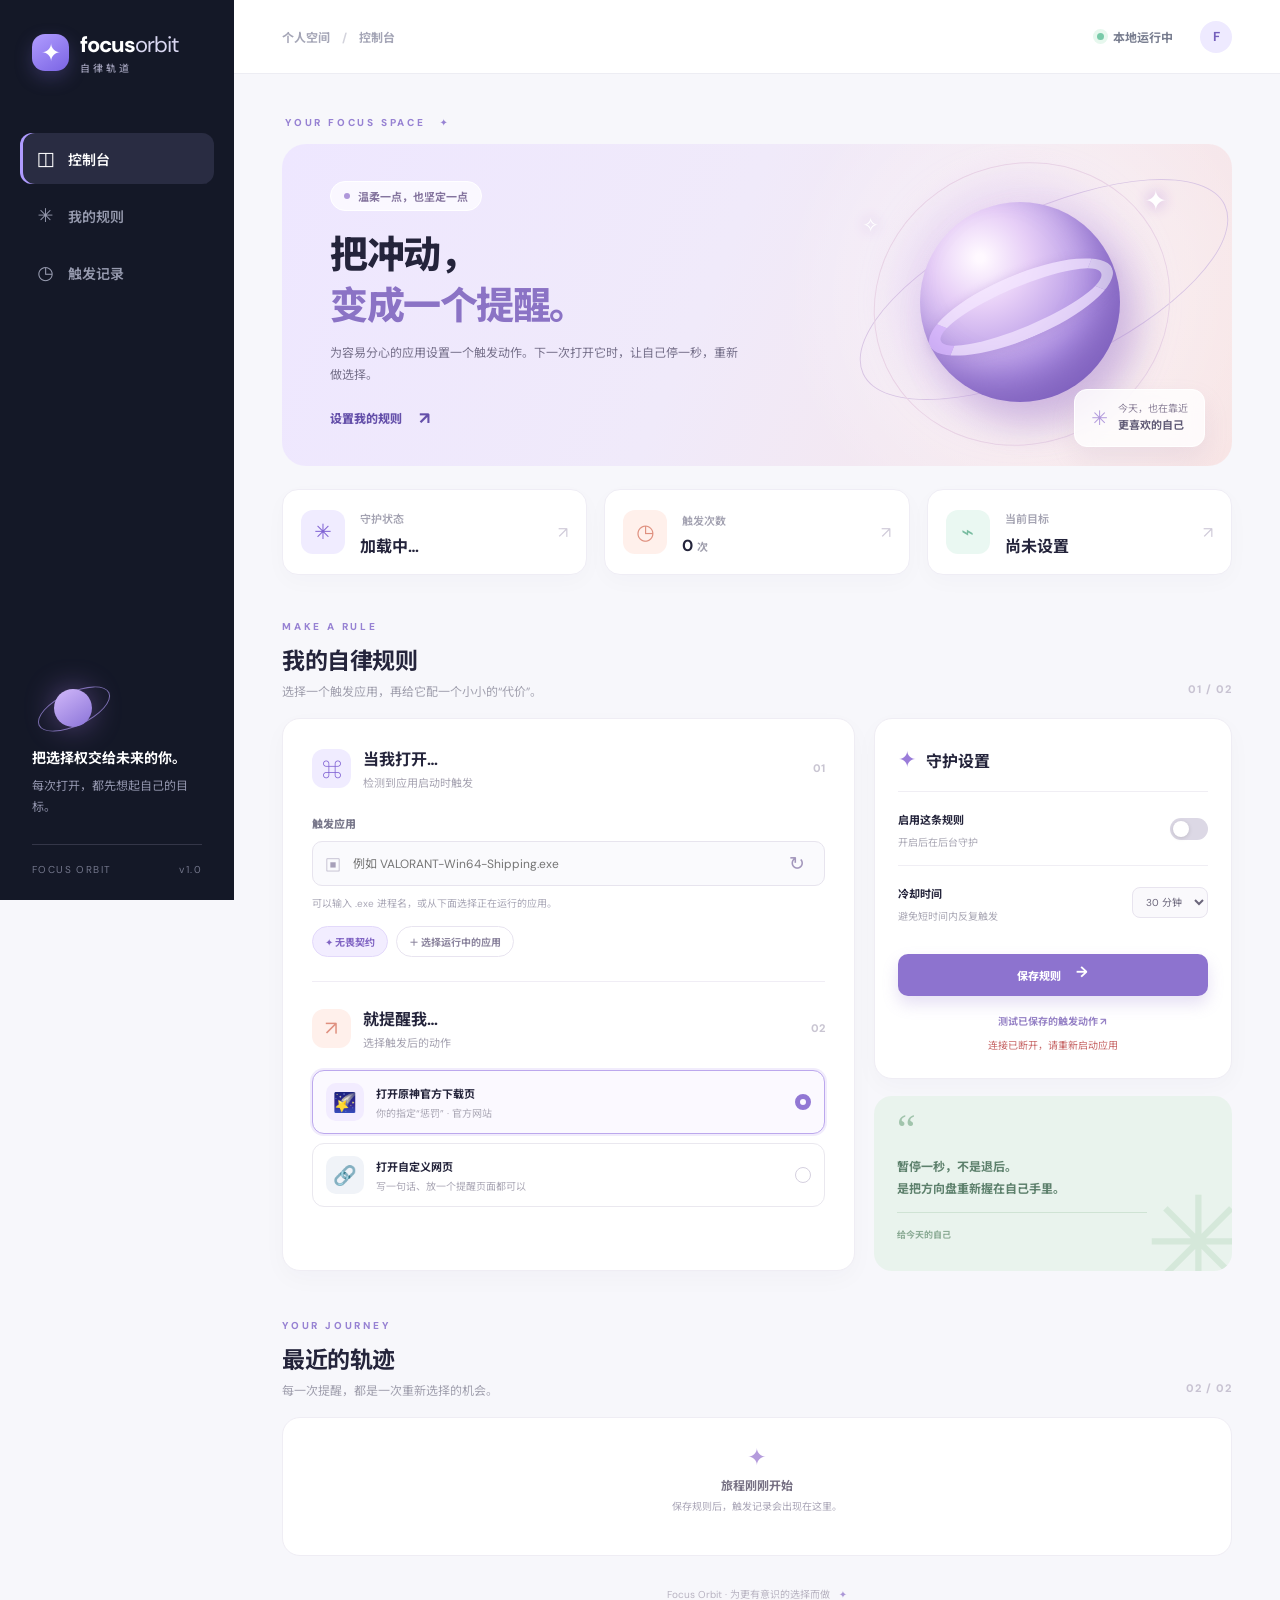
==== index.html @ 396599b2 "feat: add focus dashboard and rule controls" ====
<!doctype html>
<html lang="zh-CN">
<head>
  <meta charset="utf-8">
  <meta name="viewport" content="width=device-width,initial-scale=1">
  <meta name="theme-color" content="#101728">
  <title>Focus Orbit · 自律轨道</title>
  <link rel="stylesheet" href="/style.css">
</head>
<body>
  <div class="shell">
    <aside class="sidebar">
      <a class="brand" href="/" aria-label="Focus Orbit 首页"><span class="brand-mark">✦</span><span>focus<span class="brand-light">orbit</span><small>自律轨道</small></span></a>
      <nav aria-label="主导航"><a class="nav-item active" href="#dashboard"><span>◫</span> 控制台</a><a class="nav-item" href="#rule"><span>✳</span> 我的规则</a><a class="nav-item" href="#activity"><span>◷</span> 触发记录</a></nav>
      <div class="sidebar-bottom"><div class="little-orbit"><span></span></div><strong>把选择权交给未来的你。</strong><p>每次打开，都先想起自己的目标。</p><div class="sidebar-foot">FOCUS ORBIT <span>v1.0</span></div></div>
    </aside>
    <main id="dashboard">
      <header class="topbar"><span class="breadcrumb">个人空间 <span>/</span> 控制台</span><div class="top-right"><span class="live-dot"></span> 本地运行中 <span class="avatar">F</span></div></header>
      <div class="content">
        <div class="eyebrow">YOUR FOCUS SPACE <span>✦</span></div>
        <section class="hero"><div class="hero-copy"><div class="hero-pill"><span></span> 温柔一点，也坚定一点</div><h1>把冲动，<br><em>变成一个提醒。</em></h1><p>为容易分心的应用设置一个触发动作。下一次打开它时，让自己停一秒，重新做选择。</p><a href="#rule" class="hero-link">设置我的规则 <span>↗</span></a></div><div class="hero-art" aria-hidden="true"><div class="orbit orbit-one"></div><div class="orbit orbit-two"></div><div class="planet"><div class="planet-glow"></div><div class="planet-core"></div></div><div class="star star-a">✦</div><div class="star star-b">✧</div><div class="star star-c">✦</div><div class="floating-card"><span>✳</span><div>今天，也在靠近<br><strong>更喜欢的自己</strong></div></div></div></section>
        <section class="stats" aria-label="状态概览"><div class="stat-card"><div class="stat-icon lavender">✳</div><div><span>守护状态</span><strong id="statusText">加载中…</strong></div><span class="stat-arrow">↗</span></div><div class="stat-card"><div class="stat-icon peach">◷</div><div><span>触发次数</span><strong id="triggerCount">0 <small>次</small></strong></div><span class="stat-arrow">↗</span></div><div class="stat-card"><div class="stat-icon mint">⌁</div><div><span>当前目标</span><strong id="targetText">尚未设置</strong></div><span class="stat-arrow">↗</span></div></section>
        <div class="section-heading" id="rule"><div><span class="section-kicker">MAKE A RULE</span><h2>我的自律规则</h2><p>选择一个触发应用，再给它配一个小小的“代价”。</p></div><span class="step-label">01 / 02</span></div>
        <div class="workspace-grid"><section class="panel rule-panel"><div class="panel-head"><div class="panel-icon violet">⌘</div><div><h3>当我打开…</h3><p>检测到应用启动时触发</p></div><span class="number-badge">01</span></div><label for="processName" class="field-label">触发应用</label><div class="input-wrap"><span class="input-icon">▣</span><input id="processName" autocomplete="off" spellcheck="false" placeholder="例如 VALORANT-Win64-Shipping.exe"><button id="refreshProcesses" type="button" title="刷新运行中的应用">↻</button></div><div class="field-hint">可以输入 .exe 进程名，或从下面选择正在运行的应用。</div><div class="preset-row"><button class="chip selected" type="button" data-process="VALORANT-Win64-Shipping.exe">✦ 无畏契约</button><button class="chip" type="button" id="showProcesses">＋ 选择运行中的应用</button></div><div id="processList" class="process-list hidden"></div><div class="divider"></div><div class="panel-head action-heading"><div class="panel-icon coral">↗</div><div><h3>就提醒我…</h3><p>选择触发后的动作</p></div><span class="number-badge">02</span></div><div class="action-options"><label class="action-option chosen"><input type="radio" name="action" value="genshin" checked><span class="action-emoji">🌠</span><span class="action-label"><strong>打开原神官方下载页</strong><small>你的指定“惩罚” · 官方网站</small></span><span class="radio-mark"></span></label><label class="action-option"><input type="radio" name="action" value="custom"><span class="action-emoji">🔗</span><span class="action-label"><strong>打开自定义网页</strong><small>写一句话、放一个提醒页面都可以</small></span><span class="radio-mark"></span></label></div><div id="customUrlField" class="custom-url hidden"><label for="customUrl" class="field-label">网页地址</label><input id="customUrl" type="url" placeholder="https://example.com" inputmode="url"></div></section>
        <aside class="side-stack"><section class="panel settings-panel"><div class="panel-title"><span class="settings-spark">✦</span><h3>守护设置</h3></div><div class="setting-row"><div><strong>启用这条规则</strong><p>开启后在后台守护</p></div><label class="switch"><input id="enabled" type="checkbox"><span></span></label></div><div class="setting-row cooldown-row"><div><strong>冷却时间</strong><p>避免短时间内反复触发</p></div><div class="select-wrap"><select id="cooldown"><option value="0">无</option><option value="5">5 分钟</option><option value="15">15 分钟</option><option value="30" selected>30 分钟</option><option value="60">1 小时</option><option value="180">3 小时</option><option value="1440">24 小时</option></select></div></div><button id="saveButton" class="primary-button" type="button">保存规则 <span>→</span></button><button id="testButton" class="text-button" type="button">测试已保存的触发动作 ↗</button><div id="message" role="status" aria-live="polite"></div></section><section class="quote-card"><span class="quote-mark">“</span><p>暂停一秒，不是退后。<br>是把方向盘重新握在自己手里。</p><div class="quote-line"></div><span>给今天的自己</span><div class="quote-star">✳</div></section></aside></div>
        <section class="activity-section" id="activity"><div class="section-heading activity-head"><div><span class="section-kicker">YOUR JOURNEY</span><h2>最近的轨迹</h2><p>每一次提醒，都是一次重新选择的机会。</p></div><span class="step-label">02 / 02</span></div><div id="activityList" class="activity-list"><div class="empty"><span>✦</span><strong>旅程刚刚开始</strong><p>保存规则后，触发记录会出现在这里。</p></div></div></section>
        <footer>Focus Orbit · 为更有意识的选择而做 <span>✦</span></footer>
      </div>
    </main>
  </div>
  <script src="/app.js"></script>
</body>
</html>
---- style.css ----
@import url('https://fonts.googleapis.com/css2?family=DM+Sans:wght@400;500;600;700;800&family=Noto+Sans+SC:wght@400;500;600;700;800&display=swap');
:root{font-family:'DM Sans','Noto Sans SC',system-ui,sans-serif;color:#24243b;background:#f7f7fb;font-synthesis:none}*{box-sizing:border-box}html{scroll-behavior:smooth}body{margin:0}button,input,select{font:inherit}button{cursor:pointer}.shell{display:grid;grid-template-columns:234px minmax(0,1fr);min-height:100vh}.sidebar{position:sticky;top:0;height:100vh;background:#141827;color:#fff;padding:30px 20px 24px;display:flex;flex-direction:column}.brand{display:flex;align-items:center;gap:11px;color:#fff;text-decoration:none;font-size:22px;font-weight:800;letter-spacing:-1px;padding:0 12px}.brand-mark{display:grid;place-items:center;width:37px;height:37px;border-radius:13px;background:linear-gradient(145deg,#b19dff,#7a64e4);color:#fff;font-size:24px;box-shadow:0 7px 18px #7163c04d}.brand-light{font-weight:400;color:#d9d7f1}.brand small{display:block;font-size:10px;letter-spacing:3px;color:#9b9bb4;font-weight:500;margin-top:1px}.sidebar nav{display:grid;gap:6px;margin-top:58px}.nav-item{display:flex;align-items:center;gap:12px;color:#969aae;text-decoration:none;font-size:14px;font-weight:600;padding:13px 15px;border-radius:12px}.nav-item span{font-size:19px;width:21px;text-align:center}.nav-item:hover,.nav-item.active{background:#292c42;color:#fff}.nav-item.active{box-shadow:inset 3px 0 #af9bff}.sidebar-bottom{margin-top:auto;padding:10px 12px 0}.little-orbit{height:75px;position:relative}.little-orbit:before{content:'';position:absolute;width:76px;height:32px;left:3px;top:20px;border:1px solid #7b6fb0;border-radius:50%;transform:rotate(-25deg)}.little-orbit span{position:absolute;width:38px;height:38px;background:linear-gradient(145deg,#d2b9fa,#8a73d8);border-radius:50%;left:22px;top:17px;box-shadow:0 0 30px #a77ae37a}.sidebar-bottom strong{font-size:14px}.sidebar-bottom p{font-size:12px;line-height:1.7;color:#9295ad;margin:8px 0 27px}.sidebar-foot{font-size:10px;letter-spacing:1.4px;color:#73768b;border-top:1px solid #343648;padding-top:18px;display:flex;justify-content:space-between}main{min-width:0}.topbar{height:74px;background:#fff;border-bottom:1px solid #ededf3;display:flex;align-items:center;justify-content:space-between;padding:0 48px}.breadcrumb{font-size:12px;color:#a4a5b6;font-weight:700}.breadcrumb span{margin:0 9px;color:#d3d3dc}.top-right{display:flex;align-items:center;gap:9px;color:#787d8f;font-size:12px;font-weight:700}.live-dot{width:7px;height:7px;background:#79caa9;border-radius:50%;box-shadow:0 0 0 4px #e7f8ee}.avatar{width:32px;height:32px;margin-left:18px;border-radius:50%;display:grid;place-items:center;color:#745fbb;background:#eeeaff;font-size:13px}.content{max-width:1320px;margin:auto;padding:42px 48px 18px}.eyebrow,.section-kicker{font-size:10px;letter-spacing:2.8px;font-weight:800;color:#9782d3}.eyebrow{margin:0 0 15px 3px}.eyebrow span{margin-left:9px}.hero{height:322px;border-radius:24px;background:linear-gradient(113deg,#eee7ff 0%,#f0eafa 45%,#f8e5e5 100%);position:relative;overflow:hidden;display:flex;align-items:center}.hero:before{content:'';position:absolute;inset:0;background:radial-gradient(circle at 79% 47%,#fff8 0,transparent 33%)}.hero-copy{position:relative;z-index:2;padding:42px 0 42px 48px;max-width:510px}.hero-pill{display:inline-flex;align-items:center;gap:8px;background:#ffffffae;border:1px solid #ffffff;border-radius:100px;padding:6px 13px;font-size:11px;color:#84749e;font-weight:700}.hero-pill span{width:6px;height:6px;background:#af97da;border-radius:50%}.hero h1{font-size:38px;line-height:1.35;letter-spacing:-1.5px;margin:19px 0 9px;font-weight:800}.hero h1 em{font-style:normal;color:#8b73c5}.hero p{max-width:410px;color:#77718b;font-size:12px;line-height:1.9;margin:0}.hero-link{display:inline-flex;gap:17px;align-items:center;margin-top:20px;color:#6550aa;font-weight:800;text-decoration:none;font-size:12px}.hero-link span{font-size:17px}.hero-art{position:absolute;right:0;top:0;width:47%;height:100%}.orbit{position:absolute;border:1px solid #d9c6e4;border-radius:50%;transform:rotate(-25deg)}.orbit-one{width:400px;height:157px;right:-12px;top:67px}.orbit-two{width:300px;height:280px;right:60px;top:20px;border-color:#ead5e6}.planet{position:absolute;right:112px;top:58px;width:200px;height:200px}.planet-glow{position:absolute;inset:-23px;border-radius:50%;background:#d0aeef4d;filter:blur(18px)}.planet-core{position:absolute;inset:0;border-radius:50%;background:radial-gradient(circle at 30% 28%,#fff9ff 2%,#e7cff7 24%,#aa8ce1 62%,#7556c1 100%);box-shadow:inset -18px -23px 31px #7154ad80,15px 20px 35px #8f69bd55}.planet-core:after{content:'';position:absolute;width:174px;height:40px;border:12px solid #f4e8ffb5;border-left-color:#dbbaffb5;border-right-color:#fff8;border-radius:50%;top:73px;left:2px;transform:rotate(-23deg);box-shadow:0 1px 10px #9674c54d}.star{position:absolute;color:#fff;text-shadow:0 0 15px #b78ad8}.star-a{font-size:27px;right:65px;top:39px}.star-b{font-size:20px;right:353px;top:68px}.star-c{font-size:14px;right:70px;bottom:50px}.floating-card{position:absolute;right:27px;bottom:19px;display:flex;align-items:center;gap:10px;background:#ffffffc9;backdrop-filter:blur(10px);padding:11px 16px;border:1px solid #fff;border-radius:13px;color:#8c8299;font-size:10px;line-height:1.6;box-shadow:0 12px 25px #a88eae24}.floating-card>span{font-size:20px;color:#b199dc}.floating-card strong{color:#615c77;font-size:11px}.stats{display:grid;grid-template-columns:repeat(3,1fr);gap:17px;margin:23px 0 39px}.stat-card{background:#fff;border:1px solid #efedf5;border-radius:16px;display:flex;align-items:center;gap:15px;padding:17px 18px;box-shadow:0 7px 22px #30235406}.stat-icon,.panel-icon{display:grid;place-items:center;flex:0 0 auto;border-radius:12px}.stat-icon{width:44px;height:44px;font-size:21px}.lavender,.violet{background:#f0ecff;color:#8063d4}.peach,.coral{background:#fff0eb;color:#df907f}.mint{background:#eaf8f2;color:#78bca0}.stat-card span:not(.stat-arrow){color:#a4a3b2;font-size:11px;font-weight:600}.stat-card strong{display:block;font-size:16px;margin-top:5px;max-width:150px;white-space:nowrap;overflow:hidden;text-overflow:ellipsis}.stat-card small{font-size:11px;color:#a2a1af}.stat-arrow{margin-left:auto;color:#d0cbd9}.section-heading{display:flex;justify-content:space-between;align-items:end;margin-bottom:18px}.section-heading h2{font-size:23px;letter-spacing:-.5px;margin:7px 0 6px}.section-heading p{color:#a1a0ae;font-size:12px;margin:0}.step-label{font-size:11px;font-weight:800;letter-spacing:1px;color:#c8c3d2;margin-bottom:4px}.workspace-grid{display:grid;grid-template-columns:minmax(0,1.6fr) minmax(280px,1fr);gap:19px}.panel{background:#fff;border:1px solid #efedf4;border-radius:18px;box-shadow:0 8px 25px #24213b07}.rule-panel{padding:27px 29px 29px}.panel-head{display:flex;align-items:center;gap:12px}.panel-icon{width:39px;height:39px;font-size:20px}.panel-head h3,.panel-title h3{font-size:16px;margin:0 0 4px}.panel-head p{font-size:11px;color:#a7a4b2;margin:0}.number-badge{margin-left:auto;color:#c9c5d2;font-size:11px;font-weight:800}.field-label{display:block;font-size:11px;font-weight:800;color:#79788b;margin:25px 0 10px}.input-wrap{height:45px;border:1px solid #e7e4ee;background:#fafafd;border-radius:10px;display:flex;align-items:center;padding:0 12px;gap:10px}.input-wrap:focus-within{border-color:#bba9ee;box-shadow:0 0 0 3px #eee8fd}.input-icon{color:#a7a0b9;font-size:16px}.input-wrap input{border:0;outline:0;background:transparent;width:100%;font-size:12px;color:#4b4960}.input-wrap button{border:0;background:transparent;color:#a397bc;font-size:19px;padding:3px 7px}.field-hint{color:#aaa8b7;font-size:10px;margin-top:9px}.preset-row{display:flex;gap:8px;margin-top:16px;flex-wrap:wrap}.chip{background:#fff;border:1px solid #e8e4f0;border-radius:100px;padding:7px 12px;font-size:10px;font-weight:700;color:#8c859e}.chip.selected{background:#f2edff;border-color:#e3d9fb;color:#8064c3}.chip:hover{border-color:#bba9ee}.process-list{max-height:152px;overflow:auto;display:grid;grid-template-columns:repeat(2,minmax(0,1fr));gap:5px;margin-top:11px}.process-list button{border:0;text-align:left;border-radius:7px;background:#f9f8fc;color:#797486;padding:8px;font-size:10px;overflow:hidden;text-overflow:ellipsis;white-space:nowrap}.process-list button:hover{background:#eee8fb;color:#6b51b8}.hidden{display:none!important}.divider{height:1px;background:#f0edf5;margin:24px 0}.action-heading{margin-bottom:20px}.action-options{display:grid;gap:9px}.action-option{border:1px solid #eae8ef;border-radius:12px;padding:12px 13px;display:flex;align-items:center;gap:12px;cursor:pointer}.action-option.chosen{background:#fbf9ff;border-color:#bca8ed;box-shadow:0 0 0 2px #f1ecfc}.action-option input{position:absolute;opacity:0}.action-emoji{display:grid;place-items:center;width:38px;height:38px;border-radius:10px;background:#f2ecff;font-size:19px}.action-option:nth-child(2) .action-emoji{background:#f0f3f8}.action-label{display:grid;gap:4px}.action-label strong{font-size:11px}.action-label small{font-size:10px;color:#aaa7b5}.radio-mark{width:16px;height:16px;border:1px solid #d5d0df;border-radius:50%;margin-left:auto;flex:0 0 auto}.chosen .radio-mark{border:5px solid #9278d4}.custom-url{margin-top:10px}.custom-url .field-label{margin:10px 0 7px}.custom-url input{width:100%;border:1px solid #e7e4ee;border-radius:9px;padding:10px;background:#fafafd;font-size:11px}.custom-url input:focus{outline:2px solid #e8dcff}.side-stack{display:grid;gap:17px;align-content:start}.settings-panel{padding:26px 23px}.panel-title{display:flex;align-items:center;gap:10px;margin-bottom:17px}.settings-spark{color:#9a7cd9;font-size:22px}.panel-title h3{margin:0}.setting-row{display:flex;justify-content:space-between;align-items:center;padding:16px 0;border-top:1px solid #f0eef4}.setting-row strong{font-size:11px}.setting-row p{font-size:10px;color:#aaa8b5;margin:5px 0 0}.switch{position:relative;width:38px;height:22px;flex:0 0 auto}.switch input{opacity:0;position:absolute}.switch span{display:block;background:#dcd8e5;border-radius:20px;height:22px;transition:.2s}.switch span:before{content:'';position:absolute;left:3px;top:3px;width:16px;height:16px;background:#fff;border-radius:50%;box-shadow:0 1px 4px #0002;transition:.2s}.switch input:checked+span{background:#9c82d7}.switch input:checked+span:before{transform:translateX(16px)}.switch input:focus-visible+span{outline:3px solid #cdb6ff}.select-wrap select{border:1px solid #e8e4ef;background:#faf9fc;border-radius:8px;padding:7px 9px;color:#6b667b;font-size:10px;outline:none}.primary-button{width:100%;background:#8d73cf;color:#fff;border:0;border-radius:10px;padding:13px 15px;font-weight:800;font-size:11px;margin-top:15px;box-shadow:0 8px 16px #8d73cf38;display:flex;justify-content:center;gap:15px}.primary-button:hover{background:#785fc0}.primary-button span{font-size:15px;line-height:10px}.text-button{background:none;border:0;color:#9783c6;font-size:10px;font-weight:700;display:block;margin:16px auto 0}.text-button:hover{text-decoration:underline}#message{font-size:10px;text-align:center;min-height:14px;margin-top:8px;color:#8a6fbe}#message.error{color:#c76767}.quote-card{height:175px;background:#e9f3ed;border-radius:18px;position:relative;overflow:hidden;padding:21px 23px;color:#5d806c}.quote-mark{font-family:Georgia,serif;font-size:42px;line-height:25px;color:#a1c4ac}.quote-card p{font-size:12px;line-height:1.8;font-weight:700;margin:9px 0 12px}.quote-line{height:1px;background:#cfe3d4;width:80%;margin-bottom:9px}.quote-card>span:last-of-type{font-size:9px;font-weight:700;color:#8bab95}.quote-star{position:absolute;right:-20px;bottom:-38px;font-size:128px;line-height:1;color:#d5e8da}.activity-section{margin-top:42px}.activity-list{background:#fff;border:1px solid #efedf4;border-radius:18px;overflow:hidden;min-height:139px}.empty{text-align:center;padding:24px;color:#aaa6b7}.empty span{font-size:23px;color:#b49bdc;display:block}.empty strong{display:block;color:#777184;font-size:12px;margin:4px 0}.empty p{font-size:10px;margin:0}.event{display:flex;align-items:center;gap:13px;padding:14px 22px;border-bottom:1px solid #f2f0f5}.event:last-child{border:0}.event-icon{display:grid;place-items:center;width:33px;height:33px;border-radius:10px;background:#f2ecff;color:#9b7ad6}.event:nth-child(2n) .event-icon{background:#eaf7f0;color:#86b99a}.event strong{font-size:11px}.event small{display:block;color:#aaa5b5;font-size:10px;margin-top:3px;word-break:break-all}.event time{margin-left:auto;white-space:nowrap;color:#b4b0bd;font-size:10px}footer{text-align:center;font-size:10px;color:#b8b3c1;padding:30px 0 4px}footer span{color:#ab97d7;margin-left:6px}@media(max-width:1060px){.content{padding:30px}.topbar{padding:0 30px}.hero-art{opacity:.75}.workspace-grid{grid-template-columns:1fr}.side-stack{grid-template-columns:1fr 1fr}.quote-card{height:auto;min-height:175px}}@media(max-width:720px){.shell{display:block}.sidebar{position:static;height:auto;padding:18px}.sidebar nav{display:flex;margin-top:20px;overflow:auto}.sidebar-bottom{display:none}.topbar{height:56px;padding:0 18px}.content{padding:25px 17px}.hero{height:350px}.hero-copy{padding:29px;align-self:start}.hero h1{font-size:31px}.hero-art{width:80%;top:100px;right:-70px;transform:scale(.65);opacity:.45}.stats{grid-template-columns:1fr;gap:9px;margin:15px 0 32px}.stat-card{padding:12px 15px}.side-stack{grid-template-columns:1fr}.rule-panel{padding:22px 18px}.process-list{grid-template-columns:1fr}.activity-section{margin-top:32px}}
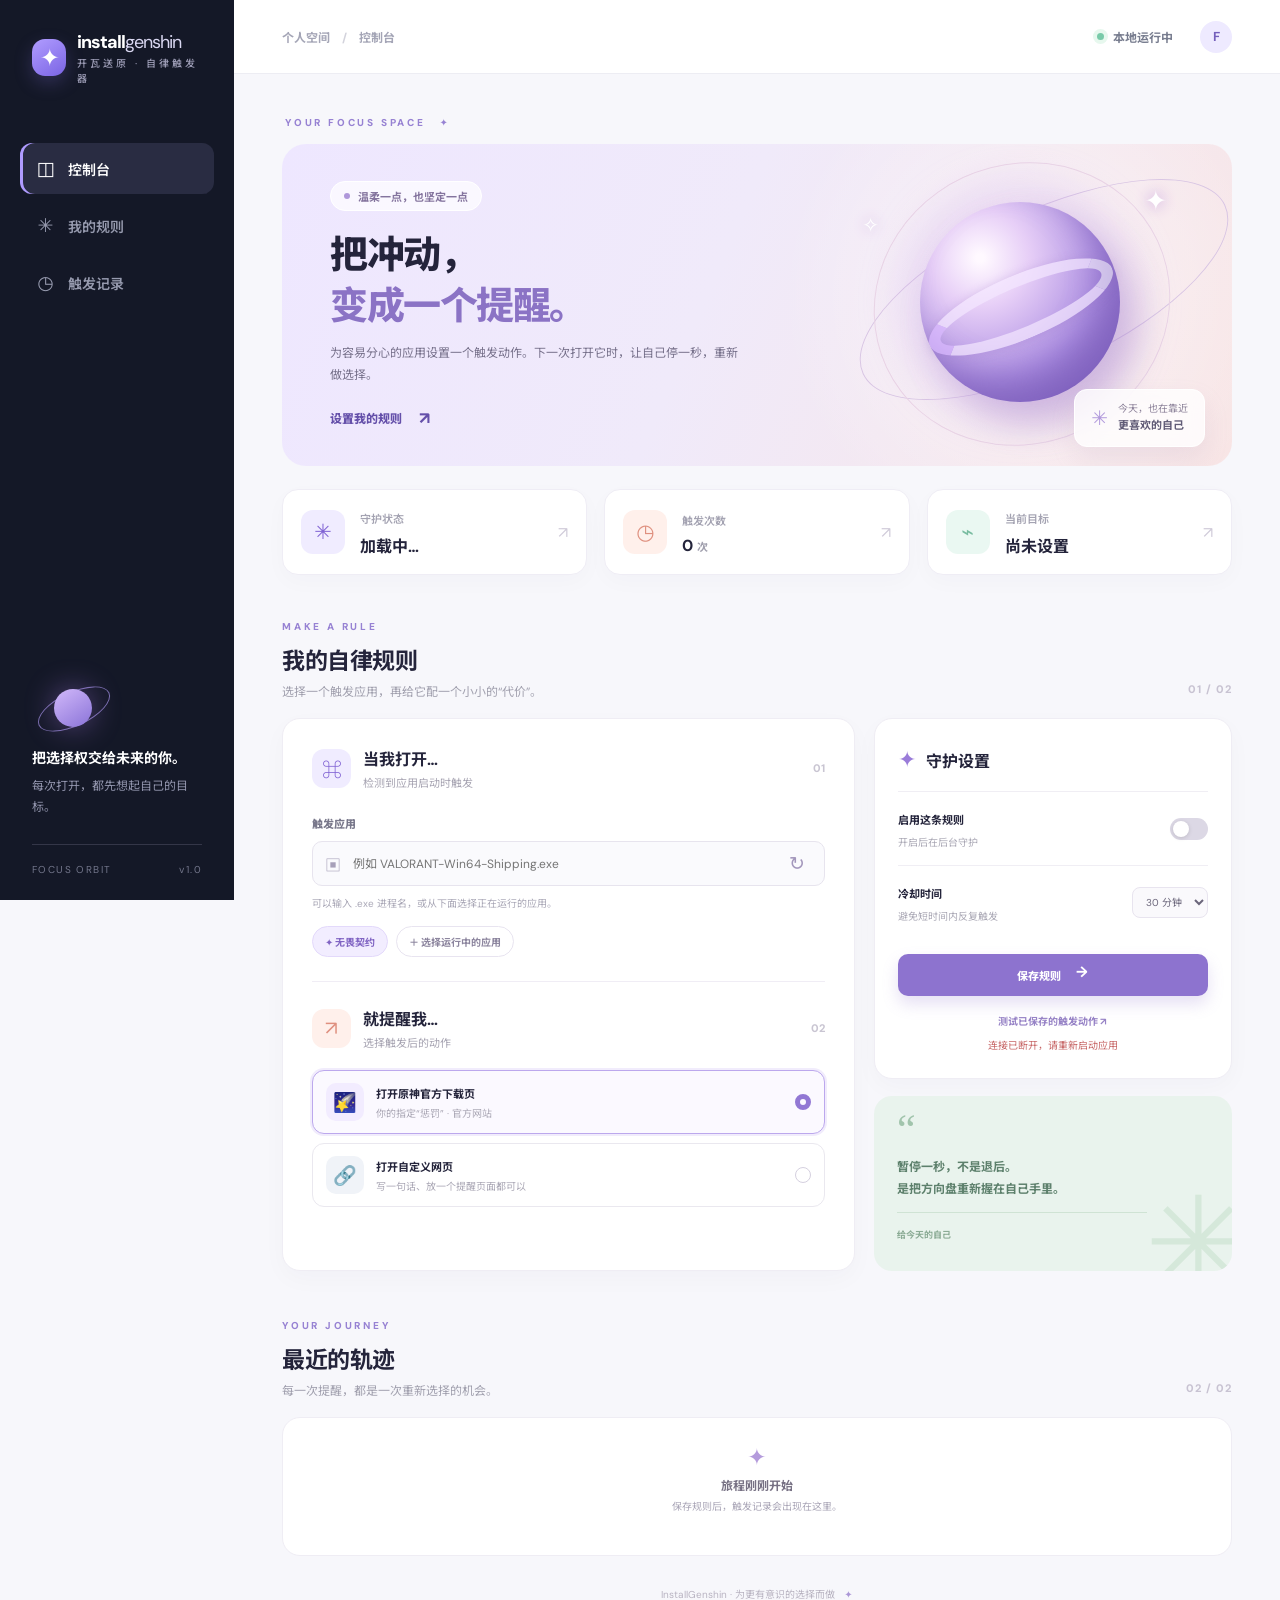
==== commit 20b30953: "chore: brand app as InstallGenshin" ====
--- a/index.html
+++ b/index.html
@@ -4,13 +4,13 @@
   <meta charset="utf-8">
   <meta name="viewport" content="width=device-width,initial-scale=1">
   <meta name="theme-color" content="#101728">
-  <title>Focus Orbit · 自律轨道</title>
+  <title>InstallGenshin · 自律轨道</title>
   <link rel="stylesheet" href="/style.css">
 </head>
 <body>
   <div class="shell">
     <aside class="sidebar">
-      <a class="brand" href="/" aria-label="Focus Orbit 首页"><span class="brand-mark">✦</span><span>focus<span class="brand-light">orbit</span><small>自律轨道</small></span></a>
+      <a class="brand" href="/" aria-label="InstallGenshin 首页"><span class="brand-mark">✦</span><span>install<span class="brand-light">genshin</span><small>开瓦送原 · 自律触发器</small></span></a>
       <nav aria-label="主导航"><a class="nav-item active" href="#dashboard"><span>◫</span> 控制台</a><a class="nav-item" href="#rule"><span>✳</span> 我的规则</a><a class="nav-item" href="#activity"><span>◷</span> 触发记录</a></nav>
       <div class="sidebar-bottom"><div class="little-orbit"><span></span></div><strong>把选择权交给未来的你。</strong><p>每次打开，都先想起自己的目标。</p><div class="sidebar-foot">FOCUS ORBIT <span>v1.0</span></div></div>
     </aside>
@@ -24,7 +24,7 @@
         <div class="workspace-grid"><section class="panel rule-panel"><div class="panel-head"><div class="panel-icon violet">⌘</div><div><h3>当我打开…</h3><p>检测到应用启动时触发</p></div><span class="number-badge">01</span></div><label for="processName" class="field-label">触发应用</label><div class="input-wrap"><span class="input-icon">▣</span><input id="processName" autocomplete="off" spellcheck="false" placeholder="例如 VALORANT-Win64-Shipping.exe"><button id="refreshProcesses" type="button" title="刷新运行中的应用">↻</button></div><div class="field-hint">可以输入 .exe 进程名，或从下面选择正在运行的应用。</div><div class="preset-row"><button class="chip selected" type="button" data-process="VALORANT-Win64-Shipping.exe">✦ 无畏契约</button><button class="chip" type="button" id="showProcesses">＋ 选择运行中的应用</button></div><div id="processList" class="process-list hidden"></div><div class="divider"></div><div class="panel-head action-heading"><div class="panel-icon coral">↗</div><div><h3>就提醒我…</h3><p>选择触发后的动作</p></div><span class="number-badge">02</span></div><div class="action-options"><label class="action-option chosen"><input type="radio" name="action" value="genshin" checked><span class="action-emoji">🌠</span><span class="action-label"><strong>打开原神官方下载页</strong><small>你的指定“惩罚” · 官方网站</small></span><span class="radio-mark"></span></label><label class="action-option"><input type="radio" name="action" value="custom"><span class="action-emoji">🔗</span><span class="action-label"><strong>打开自定义网页</strong><small>写一句话、放一个提醒页面都可以</small></span><span class="radio-mark"></span></label></div><div id="customUrlField" class="custom-url hidden"><label for="customUrl" class="field-label">网页地址</label><input id="customUrl" type="url" placeholder="https://example.com" inputmode="url"></div></section>
         <aside class="side-stack"><section class="panel settings-panel"><div class="panel-title"><span class="settings-spark">✦</span><h3>守护设置</h3></div><div class="setting-row"><div><strong>启用这条规则</strong><p>开启后在后台守护</p></div><label class="switch"><input id="enabled" type="checkbox"><span></span></label></div><div class="setting-row cooldown-row"><div><strong>冷却时间</strong><p>避免短时间内反复触发</p></div><div class="select-wrap"><select id="cooldown"><option value="0">无</option><option value="5">5 分钟</option><option value="15">15 分钟</option><option value="30" selected>30 分钟</option><option value="60">1 小时</option><option value="180">3 小时</option><option value="1440">24 小时</option></select></div></div><button id="saveButton" class="primary-button" type="button">保存规则 <span>→</span></button><button id="testButton" class="text-button" type="button">测试已保存的触发动作 ↗</button><div id="message" role="status" aria-live="polite"></div></section><section class="quote-card"><span class="quote-mark">“</span><p>暂停一秒，不是退后。<br>是把方向盘重新握在自己手里。</p><div class="quote-line"></div><span>给今天的自己</span><div class="quote-star">✳</div></section></aside></div>
         <section class="activity-section" id="activity"><div class="section-heading activity-head"><div><span class="section-kicker">YOUR JOURNEY</span><h2>最近的轨迹</h2><p>每一次提醒，都是一次重新选择的机会。</p></div><span class="step-label">02 / 02</span></div><div id="activityList" class="activity-list"><div class="empty"><span>✦</span><strong>旅程刚刚开始</strong><p>保存规则后，触发记录会出现在这里。</p></div></div></section>
-        <footer>Focus Orbit · 为更有意识的选择而做 <span>✦</span></footer>
+        <footer>InstallGenshin · 为更有意识的选择而做 <span>✦</span></footer>
       </div>
     </main>
   </div>
--- a/style.css
+++ b/style.css
@@ -1,2 +1,2 @@
 @import url('https://fonts.googleapis.com/css2?family=DM+Sans:wght@400;500;600;700;800&family=Noto+Sans+SC:wght@400;500;600;700;800&display=swap');
-:root{font-family:'DM Sans','Noto Sans SC',system-ui,sans-serif;color:#24243b;background:#f7f7fb;font-synthesis:none}*{box-sizing:border-box}html{scroll-behavior:smooth}body{margin:0}button,input,select{font:inherit}button{cursor:pointer}.shell{display:grid;grid-template-columns:234px minmax(0,1fr);min-height:100vh}.sidebar{position:sticky;top:0;height:100vh;background:#141827;color:#fff;padding:30px 20px 24px;display:flex;flex-direction:column}.brand{display:flex;align-items:center;gap:11px;color:#fff;text-decoration:none;font-size:22px;font-weight:800;letter-spacing:-1px;padding:0 12px}.brand-mark{display:grid;place-items:center;width:37px;height:37px;border-radius:13px;background:linear-gradient(145deg,#b19dff,#7a64e4);color:#fff;font-size:24px;box-shadow:0 7px 18px #7163c04d}.brand-light{font-weight:400;color:#d9d7f1}.brand small{display:block;font-size:10px;letter-spacing:3px;color:#9b9bb4;font-weight:500;margin-top:1px}.sidebar nav{display:grid;gap:6px;margin-top:58px}.nav-item{display:flex;align-items:center;gap:12px;color:#969aae;text-decoration:none;font-size:14px;font-weight:600;padding:13px 15px;border-radius:12px}.nav-item span{font-size:19px;width:21px;text-align:center}.nav-item:hover,.nav-item.active{background:#292c42;color:#fff}.nav-item.active{box-shadow:inset 3px 0 #af9bff}.sidebar-bottom{margin-top:auto;padding:10px 12px 0}.little-orbit{height:75px;position:relative}.little-orbit:before{content:'';position:absolute;width:76px;height:32px;left:3px;top:20px;border:1px solid #7b6fb0;border-radius:50%;transform:rotate(-25deg)}.little-orbit span{position:absolute;width:38px;height:38px;background:linear-gradient(145deg,#d2b9fa,#8a73d8);border-radius:50%;left:22px;top:17px;box-shadow:0 0 30px #a77ae37a}.sidebar-bottom strong{font-size:14px}.sidebar-bottom p{font-size:12px;line-height:1.7;color:#9295ad;margin:8px 0 27px}.sidebar-foot{font-size:10px;letter-spacing:1.4px;color:#73768b;border-top:1px solid #343648;padding-top:18px;display:flex;justify-content:space-between}main{min-width:0}.topbar{height:74px;background:#fff;border-bottom:1px solid #ededf3;display:flex;align-items:center;justify-content:space-between;padding:0 48px}.breadcrumb{font-size:12px;color:#a4a5b6;font-weight:700}.breadcrumb span{margin:0 9px;color:#d3d3dc}.top-right{display:flex;align-items:center;gap:9px;color:#787d8f;font-size:12px;font-weight:700}.live-dot{width:7px;height:7px;background:#79caa9;border-radius:50%;box-shadow:0 0 0 4px #e7f8ee}.avatar{width:32px;height:32px;margin-left:18px;border-radius:50%;display:grid;place-items:center;color:#745fbb;background:#eeeaff;font-size:13px}.content{max-width:1320px;margin:auto;padding:42px 48px 18px}.eyebrow,.section-kicker{font-size:10px;letter-spacing:2.8px;font-weight:800;color:#9782d3}.eyebrow{margin:0 0 15px 3px}.eyebrow span{margin-left:9px}.hero{height:322px;border-radius:24px;background:linear-gradient(113deg,#eee7ff 0%,#f0eafa 45%,#f8e5e5 100%);position:relative;overflow:hidden;display:flex;align-items:center}.hero:before{content:'';position:absolute;inset:0;background:radial-gradient(circle at 79% 47%,#fff8 0,transparent 33%)}.hero-copy{position:relative;z-index:2;padding:42px 0 42px 48px;max-width:510px}.hero-pill{display:inline-flex;align-items:center;gap:8px;background:#ffffffae;border:1px solid #ffffff;border-radius:100px;padding:6px 13px;font-size:11px;color:#84749e;font-weight:700}.hero-pill span{width:6px;height:6px;background:#af97da;border-radius:50%}.hero h1{font-size:38px;line-height:1.35;letter-spacing:-1.5px;margin:19px 0 9px;font-weight:800}.hero h1 em{font-style:normal;color:#8b73c5}.hero p{max-width:410px;color:#77718b;font-size:12px;line-height:1.9;margin:0}.hero-link{display:inline-flex;gap:17px;align-items:center;margin-top:20px;color:#6550aa;font-weight:800;text-decoration:none;font-size:12px}.hero-link span{font-size:17px}.hero-art{position:absolute;right:0;top:0;width:47%;height:100%}.orbit{position:absolute;border:1px solid #d9c6e4;border-radius:50%;transform:rotate(-25deg)}.orbit-one{width:400px;height:157px;right:-12px;top:67px}.orbit-two{width:300px;height:280px;right:60px;top:20px;border-color:#ead5e6}.planet{position:absolute;right:112px;top:58px;width:200px;height:200px}.planet-glow{position:absolute;inset:-23px;border-radius:50%;background:#d0aeef4d;filter:blur(18px)}.planet-core{position:absolute;inset:0;border-radius:50%;background:radial-gradient(circle at 30% 28%,#fff9ff 2%,#e7cff7 24%,#aa8ce1 62%,#7556c1 100%);box-shadow:inset -18px -23px 31px #7154ad80,15px 20px 35px #8f69bd55}.planet-core:after{content:'';position:absolute;width:174px;height:40px;border:12px solid #f4e8ffb5;border-left-color:#dbbaffb5;border-right-color:#fff8;border-radius:50%;top:73px;left:2px;transform:rotate(-23deg);box-shadow:0 1px 10px #9674c54d}.star{position:absolute;color:#fff;text-shadow:0 0 15px #b78ad8}.star-a{font-size:27px;right:65px;top:39px}.star-b{font-size:20px;right:353px;top:68px}.star-c{font-size:14px;right:70px;bottom:50px}.floating-card{position:absolute;right:27px;bottom:19px;display:flex;align-items:center;gap:10px;background:#ffffffc9;backdrop-filter:blur(10px);padding:11px 16px;border:1px solid #fff;border-radius:13px;color:#8c8299;font-size:10px;line-height:1.6;box-shadow:0 12px 25px #a88eae24}.floating-card>span{font-size:20px;color:#b199dc}.floating-card strong{color:#615c77;font-size:11px}.stats{display:grid;grid-template-columns:repeat(3,1fr);gap:17px;margin:23px 0 39px}.stat-card{background:#fff;border:1px solid #efedf5;border-radius:16px;display:flex;align-items:center;gap:15px;padding:17px 18px;box-shadow:0 7px 22px #30235406}.stat-icon,.panel-icon{display:grid;place-items:center;flex:0 0 auto;border-radius:12px}.stat-icon{width:44px;height:44px;font-size:21px}.lavender,.violet{background:#f0ecff;color:#8063d4}.peach,.coral{background:#fff0eb;color:#df907f}.mint{background:#eaf8f2;color:#78bca0}.stat-card span:not(.stat-arrow){color:#a4a3b2;font-size:11px;font-weight:600}.stat-card strong{display:block;font-size:16px;margin-top:5px;max-width:150px;white-space:nowrap;overflow:hidden;text-overflow:ellipsis}.stat-card small{font-size:11px;color:#a2a1af}.stat-arrow{margin-left:auto;color:#d0cbd9}.section-heading{display:flex;justify-content:space-between;align-items:end;margin-bottom:18px}.section-heading h2{font-size:23px;letter-spacing:-.5px;margin:7px 0 6px}.section-heading p{color:#a1a0ae;font-size:12px;margin:0}.step-label{font-size:11px;font-weight:800;letter-spacing:1px;color:#c8c3d2;margin-bottom:4px}.workspace-grid{display:grid;grid-template-columns:minmax(0,1.6fr) minmax(280px,1fr);gap:19px}.panel{background:#fff;border:1px solid #efedf4;border-radius:18px;box-shadow:0 8px 25px #24213b07}.rule-panel{padding:27px 29px 29px}.panel-head{display:flex;align-items:center;gap:12px}.panel-icon{width:39px;height:39px;font-size:20px}.panel-head h3,.panel-title h3{font-size:16px;margin:0 0 4px}.panel-head p{font-size:11px;color:#a7a4b2;margin:0}.number-badge{margin-left:auto;color:#c9c5d2;font-size:11px;font-weight:800}.field-label{display:block;font-size:11px;font-weight:800;color:#79788b;margin:25px 0 10px}.input-wrap{height:45px;border:1px solid #e7e4ee;background:#fafafd;border-radius:10px;display:flex;align-items:center;padding:0 12px;gap:10px}.input-wrap:focus-within{border-color:#bba9ee;box-shadow:0 0 0 3px #eee8fd}.input-icon{color:#a7a0b9;font-size:16px}.input-wrap input{border:0;outline:0;background:transparent;width:100%;font-size:12px;color:#4b4960}.input-wrap button{border:0;background:transparent;color:#a397bc;font-size:19px;padding:3px 7px}.field-hint{color:#aaa8b7;font-size:10px;margin-top:9px}.preset-row{display:flex;gap:8px;margin-top:16px;flex-wrap:wrap}.chip{background:#fff;border:1px solid #e8e4f0;border-radius:100px;padding:7px 12px;font-size:10px;font-weight:700;color:#8c859e}.chip.selected{background:#f2edff;border-color:#e3d9fb;color:#8064c3}.chip:hover{border-color:#bba9ee}.process-list{max-height:152px;overflow:auto;display:grid;grid-template-columns:repeat(2,minmax(0,1fr));gap:5px;margin-top:11px}.process-list button{border:0;text-align:left;border-radius:7px;background:#f9f8fc;color:#797486;padding:8px;font-size:10px;overflow:hidden;text-overflow:ellipsis;white-space:nowrap}.process-list button:hover{background:#eee8fb;color:#6b51b8}.hidden{display:none!important}.divider{height:1px;background:#f0edf5;margin:24px 0}.action-heading{margin-bottom:20px}.action-options{display:grid;gap:9px}.action-option{border:1px solid #eae8ef;border-radius:12px;padding:12px 13px;display:flex;align-items:center;gap:12px;cursor:pointer}.action-option.chosen{background:#fbf9ff;border-color:#bca8ed;box-shadow:0 0 0 2px #f1ecfc}.action-option input{position:absolute;opacity:0}.action-emoji{display:grid;place-items:center;width:38px;height:38px;border-radius:10px;background:#f2ecff;font-size:19px}.action-option:nth-child(2) .action-emoji{background:#f0f3f8}.action-label{display:grid;gap:4px}.action-label strong{font-size:11px}.action-label small{font-size:10px;color:#aaa7b5}.radio-mark{width:16px;height:16px;border:1px solid #d5d0df;border-radius:50%;margin-left:auto;flex:0 0 auto}.chosen .radio-mark{border:5px solid #9278d4}.custom-url{margin-top:10px}.custom-url .field-label{margin:10px 0 7px}.custom-url input{width:100%;border:1px solid #e7e4ee;border-radius:9px;padding:10px;background:#fafafd;font-size:11px}.custom-url input:focus{outline:2px solid #e8dcff}.side-stack{display:grid;gap:17px;align-content:start}.settings-panel{padding:26px 23px}.panel-title{display:flex;align-items:center;gap:10px;margin-bottom:17px}.settings-spark{color:#9a7cd9;font-size:22px}.panel-title h3{margin:0}.setting-row{display:flex;justify-content:space-between;align-items:center;padding:16px 0;border-top:1px solid #f0eef4}.setting-row strong{font-size:11px}.setting-row p{font-size:10px;color:#aaa8b5;margin:5px 0 0}.switch{position:relative;width:38px;height:22px;flex:0 0 auto}.switch input{opacity:0;position:absolute}.switch span{display:block;background:#dcd8e5;border-radius:20px;height:22px;transition:.2s}.switch span:before{content:'';position:absolute;left:3px;top:3px;width:16px;height:16px;background:#fff;border-radius:50%;box-shadow:0 1px 4px #0002;transition:.2s}.switch input:checked+span{background:#9c82d7}.switch input:checked+span:before{transform:translateX(16px)}.switch input:focus-visible+span{outline:3px solid #cdb6ff}.select-wrap select{border:1px solid #e8e4ef;background:#faf9fc;border-radius:8px;padding:7px 9px;color:#6b667b;font-size:10px;outline:none}.primary-button{width:100%;background:#8d73cf;color:#fff;border:0;border-radius:10px;padding:13px 15px;font-weight:800;font-size:11px;margin-top:15px;box-shadow:0 8px 16px #8d73cf38;display:flex;justify-content:center;gap:15px}.primary-button:hover{background:#785fc0}.primary-button span{font-size:15px;line-height:10px}.text-button{background:none;border:0;color:#9783c6;font-size:10px;font-weight:700;display:block;margin:16px auto 0}.text-button:hover{text-decoration:underline}#message{font-size:10px;text-align:center;min-height:14px;margin-top:8px;color:#8a6fbe}#message.error{color:#c76767}.quote-card{height:175px;background:#e9f3ed;border-radius:18px;position:relative;overflow:hidden;padding:21px 23px;color:#5d806c}.quote-mark{font-family:Georgia,serif;font-size:42px;line-height:25px;color:#a1c4ac}.quote-card p{font-size:12px;line-height:1.8;font-weight:700;margin:9px 0 12px}.quote-line{height:1px;background:#cfe3d4;width:80%;margin-bottom:9px}.quote-card>span:last-of-type{font-size:9px;font-weight:700;color:#8bab95}.quote-star{position:absolute;right:-20px;bottom:-38px;font-size:128px;line-height:1;color:#d5e8da}.activity-section{margin-top:42px}.activity-list{background:#fff;border:1px solid #efedf4;border-radius:18px;overflow:hidden;min-height:139px}.empty{text-align:center;padding:24px;color:#aaa6b7}.empty span{font-size:23px;color:#b49bdc;display:block}.empty strong{display:block;color:#777184;font-size:12px;margin:4px 0}.empty p{font-size:10px;margin:0}.event{display:flex;align-items:center;gap:13px;padding:14px 22px;border-bottom:1px solid #f2f0f5}.event:last-child{border:0}.event-icon{display:grid;place-items:center;width:33px;height:33px;border-radius:10px;background:#f2ecff;color:#9b7ad6}.event:nth-child(2n) .event-icon{background:#eaf7f0;color:#86b99a}.event strong{font-size:11px}.event small{display:block;color:#aaa5b5;font-size:10px;margin-top:3px;word-break:break-all}.event time{margin-left:auto;white-space:nowrap;color:#b4b0bd;font-size:10px}footer{text-align:center;font-size:10px;color:#b8b3c1;padding:30px 0 4px}footer span{color:#ab97d7;margin-left:6px}@media(max-width:1060px){.content{padding:30px}.topbar{padding:0 30px}.hero-art{opacity:.75}.workspace-grid{grid-template-columns:1fr}.side-stack{grid-template-columns:1fr 1fr}.quote-card{height:auto;min-height:175px}}@media(max-width:720px){.shell{display:block}.sidebar{position:static;height:auto;padding:18px}.sidebar nav{display:flex;margin-top:20px;overflow:auto}.sidebar-bottom{display:none}.topbar{height:56px;padding:0 18px}.content{padding:25px 17px}.hero{height:350px}.hero-copy{padding:29px;align-self:start}.hero h1{font-size:31px}.hero-art{width:80%;top:100px;right:-70px;transform:scale(.65);opacity:.45}.stats{grid-template-columns:1fr;gap:9px;margin:15px 0 32px}.stat-card{padding:12px 15px}.side-stack{grid-template-columns:1fr}.rule-panel{padding:22px 18px}.process-list{grid-template-columns:1fr}.activity-section{margin-top:32px}}
+:root{font-family:'DM Sans','Noto Sans SC',system-ui,sans-serif;color:#24243b;background:#f7f7fb;font-synthesis:none}*{box-sizing:border-box}html{scroll-behavior:smooth}body{margin:0}button,input,select{font:inherit}button{cursor:pointer}.shell{display:grid;grid-template-columns:234px minmax(0,1fr);min-height:100vh}.sidebar{position:sticky;top:0;height:100vh;background:#141827;color:#fff;padding:30px 20px 24px;display:flex;flex-direction:column}.brand{display:flex;align-items:center;gap:11px;color:#fff;text-decoration:none;font-size:18px;font-weight:800;letter-spacing:-1px;padding:0 12px}.brand-mark{display:grid;place-items:center;width:37px;height:37px;border-radius:13px;background:linear-gradient(145deg,#b19dff,#7a64e4);color:#fff;font-size:24px;box-shadow:0 7px 18px #7163c04d}.brand-light{font-weight:400;color:#d9d7f1}.brand small{display:block;font-size:10px;letter-spacing:3px;color:#9b9bb4;font-weight:500;margin-top:1px}.sidebar nav{display:grid;gap:6px;margin-top:58px}.nav-item{display:flex;align-items:center;gap:12px;color:#969aae;text-decoration:none;font-size:14px;font-weight:600;padding:13px 15px;border-radius:12px}.nav-item span{font-size:19px;width:21px;text-align:center}.nav-item:hover,.nav-item.active{background:#292c42;color:#fff}.nav-item.active{box-shadow:inset 3px 0 #af9bff}.sidebar-bottom{margin-top:auto;padding:10px 12px 0}.little-orbit{height:75px;position:relative}.little-orbit:before{content:'';position:absolute;width:76px;height:32px;left:3px;top:20px;border:1px solid #7b6fb0;border-radius:50%;transform:rotate(-25deg)}.little-orbit span{position:absolute;width:38px;height:38px;background:linear-gradient(145deg,#d2b9fa,#8a73d8);border-radius:50%;left:22px;top:17px;box-shadow:0 0 30px #a77ae37a}.sidebar-bottom strong{font-size:14px}.sidebar-bottom p{font-size:12px;line-height:1.7;color:#9295ad;margin:8px 0 27px}.sidebar-foot{font-size:10px;letter-spacing:1.4px;color:#73768b;border-top:1px solid #343648;padding-top:18px;display:flex;justify-content:space-between}main{min-width:0}.topbar{height:74px;background:#fff;border-bottom:1px solid #ededf3;display:flex;align-items:center;justify-content:space-between;padding:0 48px}.breadcrumb{font-size:12px;color:#a4a5b6;font-weight:700}.breadcrumb span{margin:0 9px;color:#d3d3dc}.top-right{display:flex;align-items:center;gap:9px;color:#787d8f;font-size:12px;font-weight:700}.live-dot{width:7px;height:7px;background:#79caa9;border-radius:50%;box-shadow:0 0 0 4px #e7f8ee}.avatar{width:32px;height:32px;margin-left:18px;border-radius:50%;display:grid;place-items:center;color:#745fbb;background:#eeeaff;font-size:13px}.content{max-width:1320px;margin:auto;padding:42px 48px 18px}.eyebrow,.section-kicker{font-size:10px;letter-spacing:2.8px;font-weight:800;color:#9782d3}.eyebrow{margin:0 0 15px 3px}.eyebrow span{margin-left:9px}.hero{height:322px;border-radius:24px;background:linear-gradient(113deg,#eee7ff 0%,#f0eafa 45%,#f8e5e5 100%);position:relative;overflow:hidden;display:flex;align-items:center}.hero:before{content:'';position:absolute;inset:0;background:radial-gradient(circle at 79% 47%,#fff8 0,transparent 33%)}.hero-copy{position:relative;z-index:2;padding:42px 0 42px 48px;max-width:510px}.hero-pill{display:inline-flex;align-items:center;gap:8px;background:#ffffffae;border:1px solid #ffffff;border-radius:100px;padding:6px 13px;font-size:11px;color:#84749e;font-weight:700}.hero-pill span{width:6px;height:6px;background:#af97da;border-radius:50%}.hero h1{font-size:38px;line-height:1.35;letter-spacing:-1.5px;margin:19px 0 9px;font-weight:800}.hero h1 em{font-style:normal;color:#8b73c5}.hero p{max-width:410px;color:#77718b;font-size:12px;line-height:1.9;margin:0}.hero-link{display:inline-flex;gap:17px;align-items:center;margin-top:20px;color:#6550aa;font-weight:800;text-decoration:none;font-size:12px}.hero-link span{font-size:17px}.hero-art{position:absolute;right:0;top:0;width:47%;height:100%}.orbit{position:absolute;border:1px solid #d9c6e4;border-radius:50%;transform:rotate(-25deg)}.orbit-one{width:400px;height:157px;right:-12px;top:67px}.orbit-two{width:300px;height:280px;right:60px;top:20px;border-color:#ead5e6}.planet{position:absolute;right:112px;top:58px;width:200px;height:200px}.planet-glow{position:absolute;inset:-23px;border-radius:50%;background:#d0aeef4d;filter:blur(18px)}.planet-core{position:absolute;inset:0;border-radius:50%;background:radial-gradient(circle at 30% 28%,#fff9ff 2%,#e7cff7 24%,#aa8ce1 62%,#7556c1 100%);box-shadow:inset -18px -23px 31px #7154ad80,15px 20px 35px #8f69bd55}.planet-core:after{content:'';position:absolute;width:174px;height:40px;border:12px solid #f4e8ffb5;border-left-color:#dbbaffb5;border-right-color:#fff8;border-radius:50%;top:73px;left:2px;transform:rotate(-23deg);box-shadow:0 1px 10px #9674c54d}.star{position:absolute;color:#fff;text-shadow:0 0 15px #b78ad8}.star-a{font-size:27px;right:65px;top:39px}.star-b{font-size:20px;right:353px;top:68px}.star-c{font-size:14px;right:70px;bottom:50px}.floating-card{position:absolute;right:27px;bottom:19px;display:flex;align-items:center;gap:10px;background:#ffffffc9;backdrop-filter:blur(10px);padding:11px 16px;border:1px solid #fff;border-radius:13px;color:#8c8299;font-size:10px;line-height:1.6;box-shadow:0 12px 25px #a88eae24}.floating-card>span{font-size:20px;color:#b199dc}.floating-card strong{color:#615c77;font-size:11px}.stats{display:grid;grid-template-columns:repeat(3,1fr);gap:17px;margin:23px 0 39px}.stat-card{background:#fff;border:1px solid #efedf5;border-radius:16px;display:flex;align-items:center;gap:15px;padding:17px 18px;box-shadow:0 7px 22px #30235406}.stat-icon,.panel-icon{display:grid;place-items:center;flex:0 0 auto;border-radius:12px}.stat-icon{width:44px;height:44px;font-size:21px}.lavender,.violet{background:#f0ecff;color:#8063d4}.peach,.coral{background:#fff0eb;color:#df907f}.mint{background:#eaf8f2;color:#78bca0}.stat-card span:not(.stat-arrow){color:#a4a3b2;font-size:11px;font-weight:600}.stat-card strong{display:block;font-size:16px;margin-top:5px;max-width:150px;white-space:nowrap;overflow:hidden;text-overflow:ellipsis}.stat-card small{font-size:11px;color:#a2a1af}.stat-arrow{margin-left:auto;color:#d0cbd9}.section-heading{display:flex;justify-content:space-between;align-items:end;margin-bottom:18px}.section-heading h2{font-size:23px;letter-spacing:-.5px;margin:7px 0 6px}.section-heading p{color:#a1a0ae;font-size:12px;margin:0}.step-label{font-size:11px;font-weight:800;letter-spacing:1px;color:#c8c3d2;margin-bottom:4px}.workspace-grid{display:grid;grid-template-columns:minmax(0,1.6fr) minmax(280px,1fr);gap:19px}.panel{background:#fff;border:1px solid #efedf4;border-radius:18px;box-shadow:0 8px 25px #24213b07}.rule-panel{padding:27px 29px 29px}.panel-head{display:flex;align-items:center;gap:12px}.panel-icon{width:39px;height:39px;font-size:20px}.panel-head h3,.panel-title h3{font-size:16px;margin:0 0 4px}.panel-head p{font-size:11px;color:#a7a4b2;margin:0}.number-badge{margin-left:auto;color:#c9c5d2;font-size:11px;font-weight:800}.field-label{display:block;font-size:11px;font-weight:800;color:#79788b;margin:25px 0 10px}.input-wrap{height:45px;border:1px solid #e7e4ee;background:#fafafd;border-radius:10px;display:flex;align-items:center;padding:0 12px;gap:10px}.input-wrap:focus-within{border-color:#bba9ee;box-shadow:0 0 0 3px #eee8fd}.input-icon{color:#a7a0b9;font-size:16px}.input-wrap input{border:0;outline:0;background:transparent;width:100%;font-size:12px;color:#4b4960}.input-wrap button{border:0;background:transparent;color:#a397bc;font-size:19px;padding:3px 7px}.field-hint{color:#aaa8b7;font-size:10px;margin-top:9px}.preset-row{display:flex;gap:8px;margin-top:16px;flex-wrap:wrap}.chip{background:#fff;border:1px solid #e8e4f0;border-radius:100px;padding:7px 12px;font-size:10px;font-weight:700;color:#8c859e}.chip.selected{background:#f2edff;border-color:#e3d9fb;color:#8064c3}.chip:hover{border-color:#bba9ee}.process-list{max-height:152px;overflow:auto;display:grid;grid-template-columns:repeat(2,minmax(0,1fr));gap:5px;margin-top:11px}.process-list button{border:0;text-align:left;border-radius:7px;background:#f9f8fc;color:#797486;padding:8px;font-size:10px;overflow:hidden;text-overflow:ellipsis;white-space:nowrap}.process-list button:hover{background:#eee8fb;color:#6b51b8}.hidden{display:none!important}.divider{height:1px;background:#f0edf5;margin:24px 0}.action-heading{margin-bottom:20px}.action-options{display:grid;gap:9px}.action-option{border:1px solid #eae8ef;border-radius:12px;padding:12px 13px;display:flex;align-items:center;gap:12px;cursor:pointer}.action-option.chosen{background:#fbf9ff;border-color:#bca8ed;box-shadow:0 0 0 2px #f1ecfc}.action-option input{position:absolute;opacity:0}.action-emoji{display:grid;place-items:center;width:38px;height:38px;border-radius:10px;background:#f2ecff;font-size:19px}.action-option:nth-child(2) .action-emoji{background:#f0f3f8}.action-label{display:grid;gap:4px}.action-label strong{font-size:11px}.action-label small{font-size:10px;color:#aaa7b5}.radio-mark{width:16px;height:16px;border:1px solid #d5d0df;border-radius:50%;margin-left:auto;flex:0 0 auto}.chosen .radio-mark{border:5px solid #9278d4}.custom-url{margin-top:10px}.custom-url .field-label{margin:10px 0 7px}.custom-url input{width:100%;border:1px solid #e7e4ee;border-radius:9px;padding:10px;background:#fafafd;font-size:11px}.custom-url input:focus{outline:2px solid #e8dcff}.side-stack{display:grid;gap:17px;align-content:start}.settings-panel{padding:26px 23px}.panel-title{display:flex;align-items:center;gap:10px;margin-bottom:17px}.settings-spark{color:#9a7cd9;font-size:22px}.panel-title h3{margin:0}.setting-row{display:flex;justify-content:space-between;align-items:center;padding:16px 0;border-top:1px solid #f0eef4}.setting-row strong{font-size:11px}.setting-row p{font-size:10px;color:#aaa8b5;margin:5px 0 0}.switch{position:relative;width:38px;height:22px;flex:0 0 auto}.switch input{opacity:0;position:absolute}.switch span{display:block;background:#dcd8e5;border-radius:20px;height:22px;transition:.2s}.switch span:before{content:'';position:absolute;left:3px;top:3px;width:16px;height:16px;background:#fff;border-radius:50%;box-shadow:0 1px 4px #0002;transition:.2s}.switch input:checked+span{background:#9c82d7}.switch input:checked+span:before{transform:translateX(16px)}.switch input:focus-visible+span{outline:3px solid #cdb6ff}.select-wrap select{border:1px solid #e8e4ef;background:#faf9fc;border-radius:8px;padding:7px 9px;color:#6b667b;font-size:10px;outline:none}.primary-button{width:100%;background:#8d73cf;color:#fff;border:0;border-radius:10px;padding:13px 15px;font-weight:800;font-size:11px;margin-top:15px;box-shadow:0 8px 16px #8d73cf38;display:flex;justify-content:center;gap:15px}.primary-button:hover{background:#785fc0}.primary-button span{font-size:15px;line-height:10px}.text-button{background:none;border:0;color:#9783c6;font-size:10px;font-weight:700;display:block;margin:16px auto 0}.text-button:hover{text-decoration:underline}#message{font-size:10px;text-align:center;min-height:14px;margin-top:8px;color:#8a6fbe}#message.error{color:#c76767}.quote-card{height:175px;background:#e9f3ed;border-radius:18px;position:relative;overflow:hidden;padding:21px 23px;color:#5d806c}.quote-mark{font-family:Georgia,serif;font-size:42px;line-height:25px;color:#a1c4ac}.quote-card p{font-size:12px;line-height:1.8;font-weight:700;margin:9px 0 12px}.quote-line{height:1px;background:#cfe3d4;width:80%;margin-bottom:9px}.quote-card>span:last-of-type{font-size:9px;font-weight:700;color:#8bab95}.quote-star{position:absolute;right:-20px;bottom:-38px;font-size:128px;line-height:1;color:#d5e8da}.activity-section{margin-top:42px}.activity-list{background:#fff;border:1px solid #efedf4;border-radius:18px;overflow:hidden;min-height:139px}.empty{text-align:center;padding:24px;color:#aaa6b7}.empty span{font-size:23px;color:#b49bdc;display:block}.empty strong{display:block;color:#777184;font-size:12px;margin:4px 0}.empty p{font-size:10px;margin:0}.event{display:flex;align-items:center;gap:13px;padding:14px 22px;border-bottom:1px solid #f2f0f5}.event:last-child{border:0}.event-icon{display:grid;place-items:center;width:33px;height:33px;border-radius:10px;background:#f2ecff;color:#9b7ad6}.event:nth-child(2n) .event-icon{background:#eaf7f0;color:#86b99a}.event strong{font-size:11px}.event small{display:block;color:#aaa5b5;font-size:10px;margin-top:3px;word-break:break-all}.event time{margin-left:auto;white-space:nowrap;color:#b4b0bd;font-size:10px}footer{text-align:center;font-size:10px;color:#b8b3c1;padding:30px 0 4px}footer span{color:#ab97d7;margin-left:6px}@media(max-width:1060px){.content{padding:30px}.topbar{padding:0 30px}.hero-art{opacity:.75}.workspace-grid{grid-template-columns:1fr}.side-stack{grid-template-columns:1fr 1fr}.quote-card{height:auto;min-height:175px}}@media(max-width:720px){.shell{display:block}.sidebar{position:static;height:auto;padding:18px}.sidebar nav{display:flex;margin-top:20px;overflow:auto}.sidebar-bottom{display:none}.topbar{height:56px;padding:0 18px}.content{padding:25px 17px}.hero{height:350px}.hero-copy{padding:29px;align-self:start}.hero h1{font-size:31px}.hero-art{width:80%;top:100px;right:-70px;transform:scale(.65);opacity:.45}.stats{grid-template-columns:1fr;gap:9px;margin:15px 0 32px}.stat-card{padding:12px 15px}.side-stack{grid-template-columns:1fr}.rule-panel{padding:22px 18px}.process-list{grid-template-columns:1fr}.activity-section{margin-top:32px}}
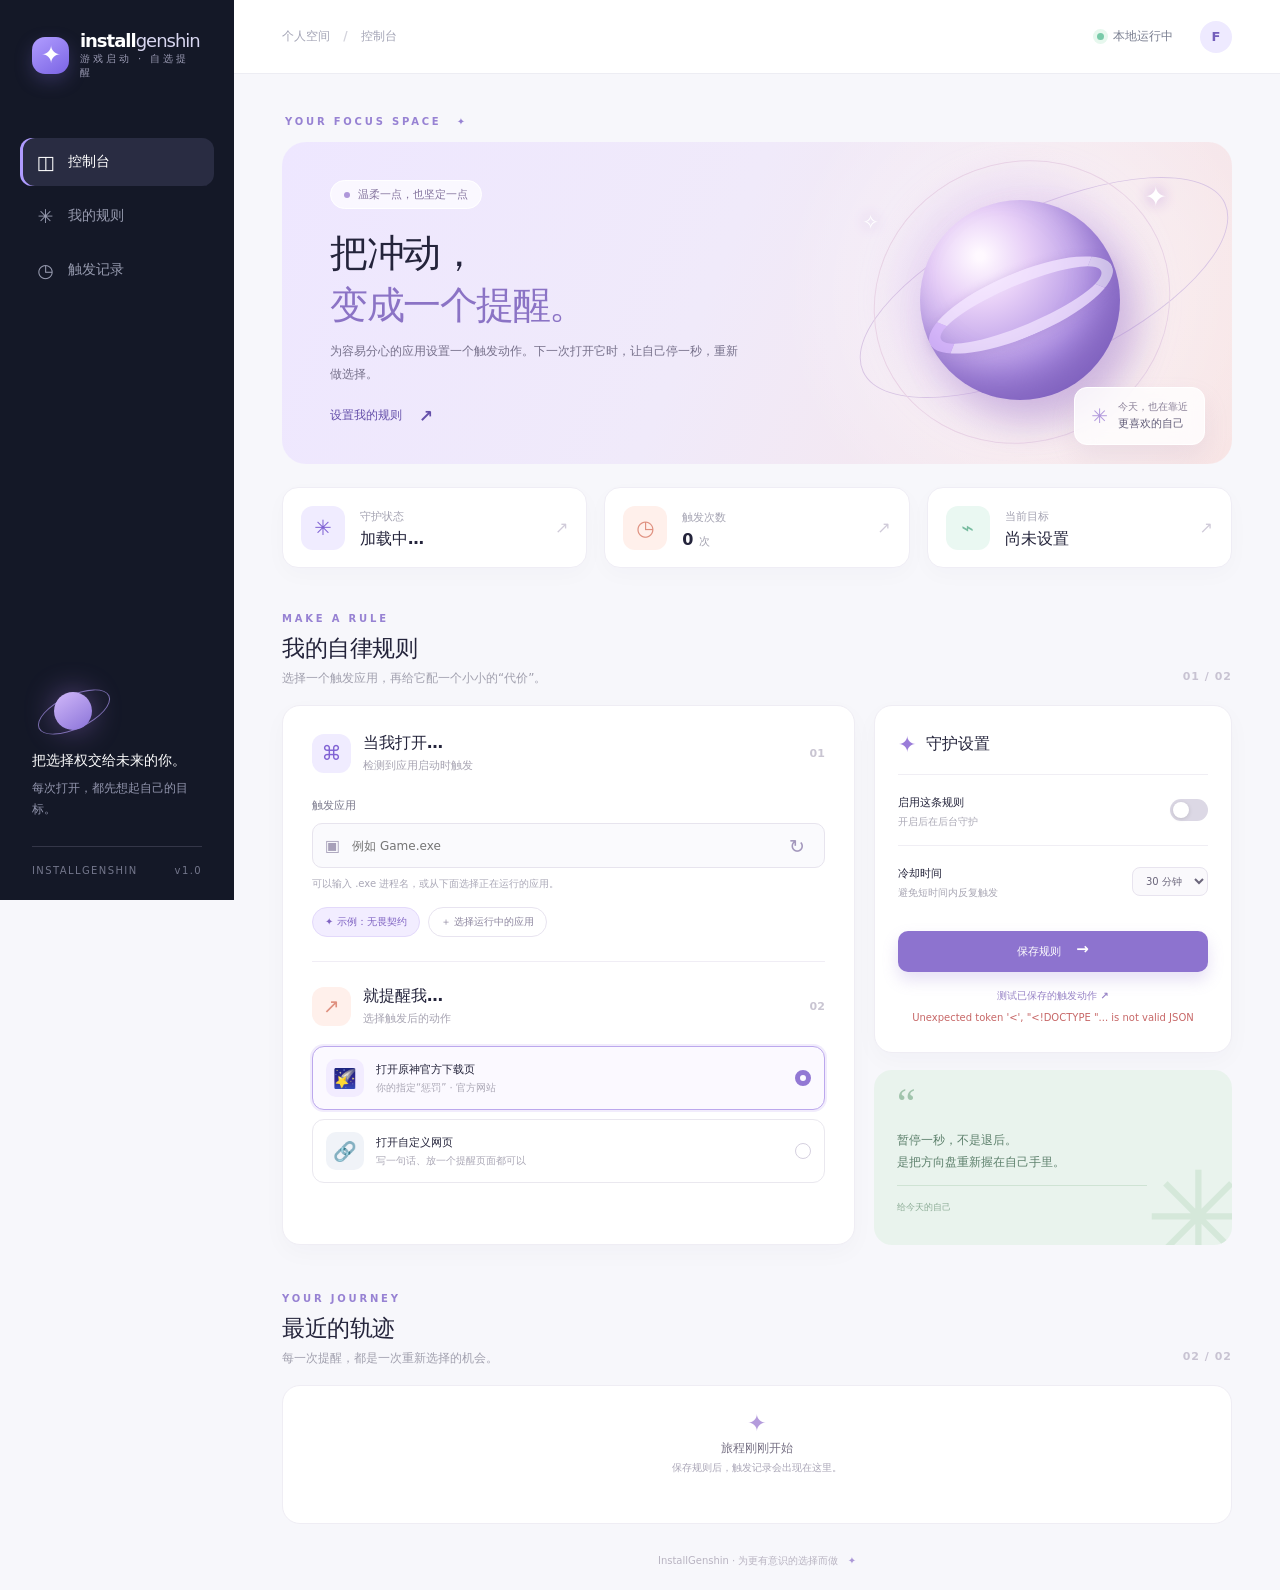
==== commit e92a4419: "docs: clarify configurable game triggers and fix examples" ====
--- a/index.html
+++ b/index.html
@@ -10,9 +10,9 @@
 <body>
   <div class="shell">
     <aside class="sidebar">
-      <a class="brand" href="/" aria-label="InstallGenshin 首页"><span class="brand-mark">✦</span><span>install<span class="brand-light">genshin</span><small>开瓦送原 · 自律触发器</small></span></a>
+      <a class="brand" href="./" aria-label="InstallGenshin 首页"><span class="brand-mark">✦</span><span>install<span class="brand-light">genshin</span><small>游戏启动 · 自选提醒</small></span></a>
       <nav aria-label="主导航"><a class="nav-item active" href="#dashboard"><span>◫</span> 控制台</a><a class="nav-item" href="#rule"><span>✳</span> 我的规则</a><a class="nav-item" href="#activity"><span>◷</span> 触发记录</a></nav>
-      <div class="sidebar-bottom"><div class="little-orbit"><span></span></div><strong>把选择权交给未来的你。</strong><p>每次打开，都先想起自己的目标。</p><div class="sidebar-foot">FOCUS ORBIT <span>v1.0</span></div></div>
+      <div class="sidebar-bottom"><div class="little-orbit"><span></span></div><strong>把选择权交给未来的你。</strong><p>每次打开，都先想起自己的目标。</p><div class="sidebar-foot">INSTALLGENSHIN <span>v1.0</span></div></div>
     </aside>
     <main id="dashboard">
       <header class="topbar"><span class="breadcrumb">个人空间 <span>/</span> 控制台</span><div class="top-right"><span class="live-dot"></span> 本地运行中 <span class="avatar">F</span></div></header>
@@ -21,7 +21,7 @@
         <section class="hero"><div class="hero-copy"><div class="hero-pill"><span></span> 温柔一点，也坚定一点</div><h1>把冲动，<br><em>变成一个提醒。</em></h1><p>为容易分心的应用设置一个触发动作。下一次打开它时，让自己停一秒，重新做选择。</p><a href="#rule" class="hero-link">设置我的规则 <span>↗</span></a></div><div class="hero-art" aria-hidden="true"><div class="orbit orbit-one"></div><div class="orbit orbit-two"></div><div class="planet"><div class="planet-glow"></div><div class="planet-core"></div></div><div class="star star-a">✦</div><div class="star star-b">✧</div><div class="star star-c">✦</div><div class="floating-card"><span>✳</span><div>今天，也在靠近<br><strong>更喜欢的自己</strong></div></div></div></section>
         <section class="stats" aria-label="状态概览"><div class="stat-card"><div class="stat-icon lavender">✳</div><div><span>守护状态</span><strong id="statusText">加载中…</strong></div><span class="stat-arrow">↗</span></div><div class="stat-card"><div class="stat-icon peach">◷</div><div><span>触发次数</span><strong id="triggerCount">0 <small>次</small></strong></div><span class="stat-arrow">↗</span></div><div class="stat-card"><div class="stat-icon mint">⌁</div><div><span>当前目标</span><strong id="targetText">尚未设置</strong></div><span class="stat-arrow">↗</span></div></section>
         <div class="section-heading" id="rule"><div><span class="section-kicker">MAKE A RULE</span><h2>我的自律规则</h2><p>选择一个触发应用，再给它配一个小小的“代价”。</p></div><span class="step-label">01 / 02</span></div>
-        <div class="workspace-grid"><section class="panel rule-panel"><div class="panel-head"><div class="panel-icon violet">⌘</div><div><h3>当我打开…</h3><p>检测到应用启动时触发</p></div><span class="number-badge">01</span></div><label for="processName" class="field-label">触发应用</label><div class="input-wrap"><span class="input-icon">▣</span><input id="processName" autocomplete="off" spellcheck="false" placeholder="例如 VALORANT-Win64-Shipping.exe"><button id="refreshProcesses" type="button" title="刷新运行中的应用">↻</button></div><div class="field-hint">可以输入 .exe 进程名，或从下面选择正在运行的应用。</div><div class="preset-row"><button class="chip selected" type="button" data-process="VALORANT-Win64-Shipping.exe">✦ 无畏契约</button><button class="chip" type="button" id="showProcesses">＋ 选择运行中的应用</button></div><div id="processList" class="process-list hidden"></div><div class="divider"></div><div class="panel-head action-heading"><div class="panel-icon coral">↗</div><div><h3>就提醒我…</h3><p>选择触发后的动作</p></div><span class="number-badge">02</span></div><div class="action-options"><label class="action-option chosen"><input type="radio" name="action" value="genshin" checked><span class="action-emoji">🌠</span><span class="action-label"><strong>打开原神官方下载页</strong><small>你的指定“惩罚” · 官方网站</small></span><span class="radio-mark"></span></label><label class="action-option"><input type="radio" name="action" value="custom"><span class="action-emoji">🔗</span><span class="action-label"><strong>打开自定义网页</strong><small>写一句话、放一个提醒页面都可以</small></span><span class="radio-mark"></span></label></div><div id="customUrlField" class="custom-url hidden"><label for="customUrl" class="field-label">网页地址</label><input id="customUrl" type="url" placeholder="https://example.com" inputmode="url"></div></section>
+        <div class="workspace-grid"><section class="panel rule-panel"><div class="panel-head"><div class="panel-icon violet">⌘</div><div><h3>当我打开…</h3><p>检测到应用启动时触发</p></div><span class="number-badge">01</span></div><label for="processName" class="field-label">触发应用</label><div class="input-wrap"><span class="input-icon">▣</span><input id="processName" autocomplete="off" spellcheck="false" placeholder="例如 Game.exe"><button id="refreshProcesses" type="button" title="刷新运行中的应用">↻</button></div><div class="field-hint">可以输入 .exe 进程名，或从下面选择正在运行的应用。</div><div class="preset-row"><button class="chip selected" type="button" data-process="VALORANT-Win64-Shipping.exe">✦ 示例：无畏契约</button><button class="chip" type="button" id="showProcesses">＋ 选择运行中的应用</button></div><div id="processList" class="process-list hidden"></div><div class="divider"></div><div class="panel-head action-heading"><div class="panel-icon coral">↗</div><div><h3>就提醒我…</h3><p>选择触发后的动作</p></div><span class="number-badge">02</span></div><div class="action-options"><label class="action-option chosen"><input type="radio" name="action" value="genshin" checked><span class="action-emoji">🌠</span><span class="action-label"><strong>打开原神官方下载页</strong><small>你的指定“惩罚” · 官方网站</small></span><span class="radio-mark"></span></label><label class="action-option"><input type="radio" name="action" value="custom"><span class="action-emoji">🔗</span><span class="action-label"><strong>打开自定义网页</strong><small>写一句话、放一个提醒页面都可以</small></span><span class="radio-mark"></span></label></div><div id="customUrlField" class="custom-url hidden"><label for="customUrl" class="field-label">网页地址</label><input id="customUrl" type="url" placeholder="https://example.com" inputmode="url"></div></section>
         <aside class="side-stack"><section class="panel settings-panel"><div class="panel-title"><span class="settings-spark">✦</span><h3>守护设置</h3></div><div class="setting-row"><div><strong>启用这条规则</strong><p>开启后在后台守护</p></div><label class="switch"><input id="enabled" type="checkbox"><span></span></label></div><div class="setting-row cooldown-row"><div><strong>冷却时间</strong><p>避免短时间内反复触发</p></div><div class="select-wrap"><select id="cooldown"><option value="0">无</option><option value="5">5 分钟</option><option value="15">15 分钟</option><option value="30" selected>30 分钟</option><option value="60">1 小时</option><option value="180">3 小时</option><option value="1440">24 小时</option></select></div></div><button id="saveButton" class="primary-button" type="button">保存规则 <span>→</span></button><button id="testButton" class="text-button" type="button">测试已保存的触发动作 ↗</button><div id="message" role="status" aria-live="polite"></div></section><section class="quote-card"><span class="quote-mark">“</span><p>暂停一秒，不是退后。<br>是把方向盘重新握在自己手里。</p><div class="quote-line"></div><span>给今天的自己</span><div class="quote-star">✳</div></section></aside></div>
         <section class="activity-section" id="activity"><div class="section-heading activity-head"><div><span class="section-kicker">YOUR JOURNEY</span><h2>最近的轨迹</h2><p>每一次提醒，都是一次重新选择的机会。</p></div><span class="step-label">02 / 02</span></div><div id="activityList" class="activity-list"><div class="empty"><span>✦</span><strong>旅程刚刚开始</strong><p>保存规则后，触发记录会出现在这里。</p></div></div></section>
         <footer>InstallGenshin · 为更有意识的选择而做 <span>✦</span></footer>
--- a/style.css
+++ b/style.css
@@ -1,2 +1,2 @@
-@import url('https://fonts.googleapis.com/css2?family=DM+Sans:wght@400;500;600;700;800&family=Noto+Sans+SC:wght@400;500;600;700;800&display=swap');
-:root{font-family:'DM Sans','Noto Sans SC',system-ui,sans-serif;color:#24243b;background:#f7f7fb;font-synthesis:none}*{box-sizing:border-box}html{scroll-behavior:smooth}body{margin:0}button,input,select{font:inherit}button{cursor:pointer}.shell{display:grid;grid-template-columns:234px minmax(0,1fr);min-height:100vh}.sidebar{position:sticky;top:0;height:100vh;background:#141827;color:#fff;padding:30px 20px 24px;display:flex;flex-direction:column}.brand{display:flex;align-items:center;gap:11px;color:#fff;text-decoration:none;font-size:18px;font-weight:800;letter-spacing:-1px;padding:0 12px}.brand-mark{display:grid;place-items:center;width:37px;height:37px;border-radius:13px;background:linear-gradient(145deg,#b19dff,#7a64e4);color:#fff;font-size:24px;box-shadow:0 7px 18px #7163c04d}.brand-light{font-weight:400;color:#d9d7f1}.brand small{display:block;font-size:10px;letter-spacing:3px;color:#9b9bb4;font-weight:500;margin-top:1px}.sidebar nav{display:grid;gap:6px;margin-top:58px}.nav-item{display:flex;align-items:center;gap:12px;color:#969aae;text-decoration:none;font-size:14px;font-weight:600;padding:13px 15px;border-radius:12px}.nav-item span{font-size:19px;width:21px;text-align:center}.nav-item:hover,.nav-item.active{background:#292c42;color:#fff}.nav-item.active{box-shadow:inset 3px 0 #af9bff}.sidebar-bottom{margin-top:auto;padding:10px 12px 0}.little-orbit{height:75px;position:relative}.little-orbit:before{content:'';position:absolute;width:76px;height:32px;left:3px;top:20px;border:1px solid #7b6fb0;border-radius:50%;transform:rotate(-25deg)}.little-orbit span{position:absolute;width:38px;height:38px;background:linear-gradient(145deg,#d2b9fa,#8a73d8);border-radius:50%;left:22px;top:17px;box-shadow:0 0 30px #a77ae37a}.sidebar-bottom strong{font-size:14px}.sidebar-bottom p{font-size:12px;line-height:1.7;color:#9295ad;margin:8px 0 27px}.sidebar-foot{font-size:10px;letter-spacing:1.4px;color:#73768b;border-top:1px solid #343648;padding-top:18px;display:flex;justify-content:space-between}main{min-width:0}.topbar{height:74px;background:#fff;border-bottom:1px solid #ededf3;display:flex;align-items:center;justify-content:space-between;padding:0 48px}.breadcrumb{font-size:12px;color:#a4a5b6;font-weight:700}.breadcrumb span{margin:0 9px;color:#d3d3dc}.top-right{display:flex;align-items:center;gap:9px;color:#787d8f;font-size:12px;font-weight:700}.live-dot{width:7px;height:7px;background:#79caa9;border-radius:50%;box-shadow:0 0 0 4px #e7f8ee}.avatar{width:32px;height:32px;margin-left:18px;border-radius:50%;display:grid;place-items:center;color:#745fbb;background:#eeeaff;font-size:13px}.content{max-width:1320px;margin:auto;padding:42px 48px 18px}.eyebrow,.section-kicker{font-size:10px;letter-spacing:2.8px;font-weight:800;color:#9782d3}.eyebrow{margin:0 0 15px 3px}.eyebrow span{margin-left:9px}.hero{height:322px;border-radius:24px;background:linear-gradient(113deg,#eee7ff 0%,#f0eafa 45%,#f8e5e5 100%);position:relative;overflow:hidden;display:flex;align-items:center}.hero:before{content:'';position:absolute;inset:0;background:radial-gradient(circle at 79% 47%,#fff8 0,transparent 33%)}.hero-copy{position:relative;z-index:2;padding:42px 0 42px 48px;max-width:510px}.hero-pill{display:inline-flex;align-items:center;gap:8px;background:#ffffffae;border:1px solid #ffffff;border-radius:100px;padding:6px 13px;font-size:11px;color:#84749e;font-weight:700}.hero-pill span{width:6px;height:6px;background:#af97da;border-radius:50%}.hero h1{font-size:38px;line-height:1.35;letter-spacing:-1.5px;margin:19px 0 9px;font-weight:800}.hero h1 em{font-style:normal;color:#8b73c5}.hero p{max-width:410px;color:#77718b;font-size:12px;line-height:1.9;margin:0}.hero-link{display:inline-flex;gap:17px;align-items:center;margin-top:20px;color:#6550aa;font-weight:800;text-decoration:none;font-size:12px}.hero-link span{font-size:17px}.hero-art{position:absolute;right:0;top:0;width:47%;height:100%}.orbit{position:absolute;border:1px solid #d9c6e4;border-radius:50%;transform:rotate(-25deg)}.orbit-one{width:400px;height:157px;right:-12px;top:67px}.orbit-two{width:300px;height:280px;right:60px;top:20px;border-color:#ead5e6}.planet{position:absolute;right:112px;top:58px;width:200px;height:200px}.planet-glow{position:absolute;inset:-23px;border-radius:50%;background:#d0aeef4d;filter:blur(18px)}.planet-core{position:absolute;inset:0;border-radius:50%;background:radial-gradient(circle at 30% 28%,#fff9ff 2%,#e7cff7 24%,#aa8ce1 62%,#7556c1 100%);box-shadow:inset -18px -23px 31px #7154ad80,15px 20px 35px #8f69bd55}.planet-core:after{content:'';position:absolute;width:174px;height:40px;border:12px solid #f4e8ffb5;border-left-color:#dbbaffb5;border-right-color:#fff8;border-radius:50%;top:73px;left:2px;transform:rotate(-23deg);box-shadow:0 1px 10px #9674c54d}.star{position:absolute;color:#fff;text-shadow:0 0 15px #b78ad8}.star-a{font-size:27px;right:65px;top:39px}.star-b{font-size:20px;right:353px;top:68px}.star-c{font-size:14px;right:70px;bottom:50px}.floating-card{position:absolute;right:27px;bottom:19px;display:flex;align-items:center;gap:10px;background:#ffffffc9;backdrop-filter:blur(10px);padding:11px 16px;border:1px solid #fff;border-radius:13px;color:#8c8299;font-size:10px;line-height:1.6;box-shadow:0 12px 25px #a88eae24}.floating-card>span{font-size:20px;color:#b199dc}.floating-card strong{color:#615c77;font-size:11px}.stats{display:grid;grid-template-columns:repeat(3,1fr);gap:17px;margin:23px 0 39px}.stat-card{background:#fff;border:1px solid #efedf5;border-radius:16px;display:flex;align-items:center;gap:15px;padding:17px 18px;box-shadow:0 7px 22px #30235406}.stat-icon,.panel-icon{display:grid;place-items:center;flex:0 0 auto;border-radius:12px}.stat-icon{width:44px;height:44px;font-size:21px}.lavender,.violet{background:#f0ecff;color:#8063d4}.peach,.coral{background:#fff0eb;color:#df907f}.mint{background:#eaf8f2;color:#78bca0}.stat-card span:not(.stat-arrow){color:#a4a3b2;font-size:11px;font-weight:600}.stat-card strong{display:block;font-size:16px;margin-top:5px;max-width:150px;white-space:nowrap;overflow:hidden;text-overflow:ellipsis}.stat-card small{font-size:11px;color:#a2a1af}.stat-arrow{margin-left:auto;color:#d0cbd9}.section-heading{display:flex;justify-content:space-between;align-items:end;margin-bottom:18px}.section-heading h2{font-size:23px;letter-spacing:-.5px;margin:7px 0 6px}.section-heading p{color:#a1a0ae;font-size:12px;margin:0}.step-label{font-size:11px;font-weight:800;letter-spacing:1px;color:#c8c3d2;margin-bottom:4px}.workspace-grid{display:grid;grid-template-columns:minmax(0,1.6fr) minmax(280px,1fr);gap:19px}.panel{background:#fff;border:1px solid #efedf4;border-radius:18px;box-shadow:0 8px 25px #24213b07}.rule-panel{padding:27px 29px 29px}.panel-head{display:flex;align-items:center;gap:12px}.panel-icon{width:39px;height:39px;font-size:20px}.panel-head h3,.panel-title h3{font-size:16px;margin:0 0 4px}.panel-head p{font-size:11px;color:#a7a4b2;margin:0}.number-badge{margin-left:auto;color:#c9c5d2;font-size:11px;font-weight:800}.field-label{display:block;font-size:11px;font-weight:800;color:#79788b;margin:25px 0 10px}.input-wrap{height:45px;border:1px solid #e7e4ee;background:#fafafd;border-radius:10px;display:flex;align-items:center;padding:0 12px;gap:10px}.input-wrap:focus-within{border-color:#bba9ee;box-shadow:0 0 0 3px #eee8fd}.input-icon{color:#a7a0b9;font-size:16px}.input-wrap input{border:0;outline:0;background:transparent;width:100%;font-size:12px;color:#4b4960}.input-wrap button{border:0;background:transparent;color:#a397bc;font-size:19px;padding:3px 7px}.field-hint{color:#aaa8b7;font-size:10px;margin-top:9px}.preset-row{display:flex;gap:8px;margin-top:16px;flex-wrap:wrap}.chip{background:#fff;border:1px solid #e8e4f0;border-radius:100px;padding:7px 12px;font-size:10px;font-weight:700;color:#8c859e}.chip.selected{background:#f2edff;border-color:#e3d9fb;color:#8064c3}.chip:hover{border-color:#bba9ee}.process-list{max-height:152px;overflow:auto;display:grid;grid-template-columns:repeat(2,minmax(0,1fr));gap:5px;margin-top:11px}.process-list button{border:0;text-align:left;border-radius:7px;background:#f9f8fc;color:#797486;padding:8px;font-size:10px;overflow:hidden;text-overflow:ellipsis;white-space:nowrap}.process-list button:hover{background:#eee8fb;color:#6b51b8}.hidden{display:none!important}.divider{height:1px;background:#f0edf5;margin:24px 0}.action-heading{margin-bottom:20px}.action-options{display:grid;gap:9px}.action-option{border:1px solid #eae8ef;border-radius:12px;padding:12px 13px;display:flex;align-items:center;gap:12px;cursor:pointer}.action-option.chosen{background:#fbf9ff;border-color:#bca8ed;box-shadow:0 0 0 2px #f1ecfc}.action-option input{position:absolute;opacity:0}.action-emoji{display:grid;place-items:center;width:38px;height:38px;border-radius:10px;background:#f2ecff;font-size:19px}.action-option:nth-child(2) .action-emoji{background:#f0f3f8}.action-label{display:grid;gap:4px}.action-label strong{font-size:11px}.action-label small{font-size:10px;color:#aaa7b5}.radio-mark{width:16px;height:16px;border:1px solid #d5d0df;border-radius:50%;margin-left:auto;flex:0 0 auto}.chosen .radio-mark{border:5px solid #9278d4}.custom-url{margin-top:10px}.custom-url .field-label{margin:10px 0 7px}.custom-url input{width:100%;border:1px solid #e7e4ee;border-radius:9px;padding:10px;background:#fafafd;font-size:11px}.custom-url input:focus{outline:2px solid #e8dcff}.side-stack{display:grid;gap:17px;align-content:start}.settings-panel{padding:26px 23px}.panel-title{display:flex;align-items:center;gap:10px;margin-bottom:17px}.settings-spark{color:#9a7cd9;font-size:22px}.panel-title h3{margin:0}.setting-row{display:flex;justify-content:space-between;align-items:center;padding:16px 0;border-top:1px solid #f0eef4}.setting-row strong{font-size:11px}.setting-row p{font-size:10px;color:#aaa8b5;margin:5px 0 0}.switch{position:relative;width:38px;height:22px;flex:0 0 auto}.switch input{opacity:0;position:absolute}.switch span{display:block;background:#dcd8e5;border-radius:20px;height:22px;transition:.2s}.switch span:before{content:'';position:absolute;left:3px;top:3px;width:16px;height:16px;background:#fff;border-radius:50%;box-shadow:0 1px 4px #0002;transition:.2s}.switch input:checked+span{background:#9c82d7}.switch input:checked+span:before{transform:translateX(16px)}.switch input:focus-visible+span{outline:3px solid #cdb6ff}.select-wrap select{border:1px solid #e8e4ef;background:#faf9fc;border-radius:8px;padding:7px 9px;color:#6b667b;font-size:10px;outline:none}.primary-button{width:100%;background:#8d73cf;color:#fff;border:0;border-radius:10px;padding:13px 15px;font-weight:800;font-size:11px;margin-top:15px;box-shadow:0 8px 16px #8d73cf38;display:flex;justify-content:center;gap:15px}.primary-button:hover{background:#785fc0}.primary-button span{font-size:15px;line-height:10px}.text-button{background:none;border:0;color:#9783c6;font-size:10px;font-weight:700;display:block;margin:16px auto 0}.text-button:hover{text-decoration:underline}#message{font-size:10px;text-align:center;min-height:14px;margin-top:8px;color:#8a6fbe}#message.error{color:#c76767}.quote-card{height:175px;background:#e9f3ed;border-radius:18px;position:relative;overflow:hidden;padding:21px 23px;color:#5d806c}.quote-mark{font-family:Georgia,serif;font-size:42px;line-height:25px;color:#a1c4ac}.quote-card p{font-size:12px;line-height:1.8;font-weight:700;margin:9px 0 12px}.quote-line{height:1px;background:#cfe3d4;width:80%;margin-bottom:9px}.quote-card>span:last-of-type{font-size:9px;font-weight:700;color:#8bab95}.quote-star{position:absolute;right:-20px;bottom:-38px;font-size:128px;line-height:1;color:#d5e8da}.activity-section{margin-top:42px}.activity-list{background:#fff;border:1px solid #efedf4;border-radius:18px;overflow:hidden;min-height:139px}.empty{text-align:center;padding:24px;color:#aaa6b7}.empty span{font-size:23px;color:#b49bdc;display:block}.empty strong{display:block;color:#777184;font-size:12px;margin:4px 0}.empty p{font-size:10px;margin:0}.event{display:flex;align-items:center;gap:13px;padding:14px 22px;border-bottom:1px solid #f2f0f5}.event:last-child{border:0}.event-icon{display:grid;place-items:center;width:33px;height:33px;border-radius:10px;background:#f2ecff;color:#9b7ad6}.event:nth-child(2n) .event-icon{background:#eaf7f0;color:#86b99a}.event strong{font-size:11px}.event small{display:block;color:#aaa5b5;font-size:10px;margin-top:3px;word-break:break-all}.event time{margin-left:auto;white-space:nowrap;color:#b4b0bd;font-size:10px}footer{text-align:center;font-size:10px;color:#b8b3c1;padding:30px 0 4px}footer span{color:#ab97d7;margin-left:6px}@media(max-width:1060px){.content{padding:30px}.topbar{padding:0 30px}.hero-art{opacity:.75}.workspace-grid{grid-template-columns:1fr}.side-stack{grid-template-columns:1fr 1fr}.quote-card{height:auto;min-height:175px}}@media(max-width:720px){.shell{display:block}.sidebar{position:static;height:auto;padding:18px}.sidebar nav{display:flex;margin-top:20px;overflow:auto}.sidebar-bottom{display:none}.topbar{height:56px;padding:0 18px}.content{padding:25px 17px}.hero{height:350px}.hero-copy{padding:29px;align-self:start}.hero h1{font-size:31px}.hero-art{width:80%;top:100px;right:-70px;transform:scale(.65);opacity:.45}.stats{grid-template-columns:1fr;gap:9px;margin:15px 0 32px}.stat-card{padding:12px 15px}.side-stack{grid-template-columns:1fr}.rule-panel{padding:22px 18px}.process-list{grid-template-columns:1fr}.activity-section{margin-top:32px}}
+
+:root{font-family:'Segoe UI','Microsoft YaHei UI','Microsoft YaHei',system-ui,sans-serif;color:#24243b;background:#f7f7fb;font-synthesis:none}*{box-sizing:border-box}html{scroll-behavior:smooth}body{margin:0}button,input,select{font:inherit}button{cursor:pointer}.shell{display:grid;grid-template-columns:234px minmax(0,1fr);min-height:100vh}.sidebar{position:sticky;top:0;height:100vh;background:#141827;color:#fff;padding:30px 20px 24px;display:flex;flex-direction:column}.brand{display:flex;align-items:center;gap:11px;color:#fff;text-decoration:none;font-size:18px;font-weight:800;letter-spacing:-1px;padding:0 12px}.brand-mark{display:grid;place-items:center;width:37px;height:37px;border-radius:13px;background:linear-gradient(145deg,#b19dff,#7a64e4);color:#fff;font-size:24px;box-shadow:0 7px 18px #7163c04d}.brand-light{font-weight:400;color:#d9d7f1}.brand small{display:block;font-size:10px;letter-spacing:3px;color:#9b9bb4;font-weight:500;margin-top:1px}.sidebar nav{display:grid;gap:6px;margin-top:58px}.nav-item{display:flex;align-items:center;gap:12px;color:#969aae;text-decoration:none;font-size:14px;font-weight:600;padding:13px 15px;border-radius:12px}.nav-item span{font-size:19px;width:21px;text-align:center}.nav-item:hover,.nav-item.active{background:#292c42;color:#fff}.nav-item.active{box-shadow:inset 3px 0 #af9bff}.sidebar-bottom{margin-top:auto;padding:10px 12px 0}.little-orbit{height:75px;position:relative}.little-orbit:before{content:'';position:absolute;width:76px;height:32px;left:3px;top:20px;border:1px solid #7b6fb0;border-radius:50%;transform:rotate(-25deg)}.little-orbit span{position:absolute;width:38px;height:38px;background:linear-gradient(145deg,#d2b9fa,#8a73d8);border-radius:50%;left:22px;top:17px;box-shadow:0 0 30px #a77ae37a}.sidebar-bottom strong{font-size:14px}.sidebar-bottom p{font-size:12px;line-height:1.7;color:#9295ad;margin:8px 0 27px}.sidebar-foot{font-size:10px;letter-spacing:1.4px;color:#73768b;border-top:1px solid #343648;padding-top:18px;display:flex;justify-content:space-between}main{min-width:0}.topbar{height:74px;background:#fff;border-bottom:1px solid #ededf3;display:flex;align-items:center;justify-content:space-between;padding:0 48px}.breadcrumb{font-size:12px;color:#a4a5b6;font-weight:700}.breadcrumb span{margin:0 9px;color:#d3d3dc}.top-right{display:flex;align-items:center;gap:9px;color:#787d8f;font-size:12px;font-weight:700}.live-dot{width:7px;height:7px;background:#79caa9;border-radius:50%;box-shadow:0 0 0 4px #e7f8ee}.avatar{width:32px;height:32px;margin-left:18px;border-radius:50%;display:grid;place-items:center;color:#745fbb;background:#eeeaff;font-size:13px}.content{max-width:1320px;margin:auto;padding:42px 48px 18px}.eyebrow,.section-kicker{font-size:10px;letter-spacing:2.8px;font-weight:800;color:#9782d3}.eyebrow{margin:0 0 15px 3px}.eyebrow span{margin-left:9px}.hero{height:322px;border-radius:24px;background:linear-gradient(113deg,#eee7ff 0%,#f0eafa 45%,#f8e5e5 100%);position:relative;overflow:hidden;display:flex;align-items:center}.hero:before{content:'';position:absolute;inset:0;background:radial-gradient(circle at 79% 47%,#fff8 0,transparent 33%)}.hero-copy{position:relative;z-index:2;padding:42px 0 42px 48px;max-width:510px}.hero-pill{display:inline-flex;align-items:center;gap:8px;background:#ffffffae;border:1px solid #ffffff;border-radius:100px;padding:6px 13px;font-size:11px;color:#84749e;font-weight:700}.hero-pill span{width:6px;height:6px;background:#af97da;border-radius:50%}.hero h1{font-size:38px;line-height:1.35;letter-spacing:-1.5px;margin:19px 0 9px;font-weight:800}.hero h1 em{font-style:normal;color:#8b73c5}.hero p{max-width:410px;color:#77718b;font-size:12px;line-height:1.9;margin:0}.hero-link{display:inline-flex;gap:17px;align-items:center;margin-top:20px;color:#6550aa;font-weight:800;text-decoration:none;font-size:12px}.hero-link span{font-size:17px}.hero-art{position:absolute;right:0;top:0;width:47%;height:100%}.orbit{position:absolute;border:1px solid #d9c6e4;border-radius:50%;transform:rotate(-25deg)}.orbit-one{width:400px;height:157px;right:-12px;top:67px}.orbit-two{width:300px;height:280px;right:60px;top:20px;border-color:#ead5e6}.planet{position:absolute;right:112px;top:58px;width:200px;height:200px}.planet-glow{position:absolute;inset:-23px;border-radius:50%;background:#d0aeef4d;filter:blur(18px)}.planet-core{position:absolute;inset:0;border-radius:50%;background:radial-gradient(circle at 30% 28%,#fff9ff 2%,#e7cff7 24%,#aa8ce1 62%,#7556c1 100%);box-shadow:inset -18px -23px 31px #7154ad80,15px 20px 35px #8f69bd55}.planet-core:after{content:'';position:absolute;width:174px;height:40px;border:12px solid #f4e8ffb5;border-left-color:#dbbaffb5;border-right-color:#fff8;border-radius:50%;top:73px;left:2px;transform:rotate(-23deg);box-shadow:0 1px 10px #9674c54d}.star{position:absolute;color:#fff;text-shadow:0 0 15px #b78ad8}.star-a{font-size:27px;right:65px;top:39px}.star-b{font-size:20px;right:353px;top:68px}.star-c{font-size:14px;right:70px;bottom:50px}.floating-card{position:absolute;right:27px;bottom:19px;display:flex;align-items:center;gap:10px;background:#ffffffc9;backdrop-filter:blur(10px);padding:11px 16px;border:1px solid #fff;border-radius:13px;color:#8c8299;font-size:10px;line-height:1.6;box-shadow:0 12px 25px #a88eae24}.floating-card>span{font-size:20px;color:#b199dc}.floating-card strong{color:#615c77;font-size:11px}.stats{display:grid;grid-template-columns:repeat(3,1fr);gap:17px;margin:23px 0 39px}.stat-card{background:#fff;border:1px solid #efedf5;border-radius:16px;display:flex;align-items:center;gap:15px;padding:17px 18px;box-shadow:0 7px 22px #30235406}.stat-icon,.panel-icon{display:grid;place-items:center;flex:0 0 auto;border-radius:12px}.stat-icon{width:44px;height:44px;font-size:21px}.lavender,.violet{background:#f0ecff;color:#8063d4}.peach,.coral{background:#fff0eb;color:#df907f}.mint{background:#eaf8f2;color:#78bca0}.stat-card span:not(.stat-arrow){color:#a4a3b2;font-size:11px;font-weight:600}.stat-card strong{display:block;font-size:16px;margin-top:5px;max-width:150px;white-space:nowrap;overflow:hidden;text-overflow:ellipsis}.stat-card small{font-size:11px;color:#a2a1af}.stat-arrow{margin-left:auto;color:#d0cbd9}.section-heading{display:flex;justify-content:space-between;align-items:end;margin-bottom:18px}.section-heading h2{font-size:23px;letter-spacing:-.5px;margin:7px 0 6px}.section-heading p{color:#a1a0ae;font-size:12px;margin:0}.step-label{font-size:11px;font-weight:800;letter-spacing:1px;color:#c8c3d2;margin-bottom:4px}.workspace-grid{display:grid;grid-template-columns:minmax(0,1.6fr) minmax(280px,1fr);gap:19px}.panel{background:#fff;border:1px solid #efedf4;border-radius:18px;box-shadow:0 8px 25px #24213b07}.rule-panel{padding:27px 29px 29px}.panel-head{display:flex;align-items:center;gap:12px}.panel-icon{width:39px;height:39px;font-size:20px}.panel-head h3,.panel-title h3{font-size:16px;margin:0 0 4px}.panel-head p{font-size:11px;color:#a7a4b2;margin:0}.number-badge{margin-left:auto;color:#c9c5d2;font-size:11px;font-weight:800}.field-label{display:block;font-size:11px;font-weight:800;color:#79788b;margin:25px 0 10px}.input-wrap{height:45px;border:1px solid #e7e4ee;background:#fafafd;border-radius:10px;display:flex;align-items:center;padding:0 12px;gap:10px}.input-wrap:focus-within{border-color:#bba9ee;box-shadow:0 0 0 3px #eee8fd}.input-icon{color:#a7a0b9;font-size:16px}.input-wrap input{border:0;outline:0;background:transparent;width:100%;font-size:12px;color:#4b4960}.input-wrap button{border:0;background:transparent;color:#a397bc;font-size:19px;padding:3px 7px}.field-hint{color:#aaa8b7;font-size:10px;margin-top:9px}.preset-row{display:flex;gap:8px;margin-top:16px;flex-wrap:wrap}.chip{background:#fff;border:1px solid #e8e4f0;border-radius:100px;padding:7px 12px;font-size:10px;font-weight:700;color:#8c859e}.chip.selected{background:#f2edff;border-color:#e3d9fb;color:#8064c3}.chip:hover{border-color:#bba9ee}.process-list{max-height:152px;overflow:auto;display:grid;grid-template-columns:repeat(2,minmax(0,1fr));gap:5px;margin-top:11px}.process-list button{border:0;text-align:left;border-radius:7px;background:#f9f8fc;color:#797486;padding:8px;font-size:10px;overflow:hidden;text-overflow:ellipsis;white-space:nowrap}.process-list button:hover{background:#eee8fb;color:#6b51b8}.hidden{display:none!important}.divider{height:1px;background:#f0edf5;margin:24px 0}.action-heading{margin-bottom:20px}.action-options{display:grid;gap:9px}.action-option{border:1px solid #eae8ef;border-radius:12px;padding:12px 13px;display:flex;align-items:center;gap:12px;cursor:pointer}.action-option.chosen{background:#fbf9ff;border-color:#bca8ed;box-shadow:0 0 0 2px #f1ecfc}.action-option input{position:absolute;opacity:0}.action-emoji{display:grid;place-items:center;width:38px;height:38px;border-radius:10px;background:#f2ecff;font-size:19px}.action-option:nth-child(2) .action-emoji{background:#f0f3f8}.action-label{display:grid;gap:4px}.action-label strong{font-size:11px}.action-label small{font-size:10px;color:#aaa7b5}.radio-mark{width:16px;height:16px;border:1px solid #d5d0df;border-radius:50%;margin-left:auto;flex:0 0 auto}.chosen .radio-mark{border:5px solid #9278d4}.custom-url{margin-top:10px}.custom-url .field-label{margin:10px 0 7px}.custom-url input{width:100%;border:1px solid #e7e4ee;border-radius:9px;padding:10px;background:#fafafd;font-size:11px}.custom-url input:focus{outline:2px solid #e8dcff}.side-stack{display:grid;gap:17px;align-content:start}.settings-panel{padding:26px 23px}.panel-title{display:flex;align-items:center;gap:10px;margin-bottom:17px}.settings-spark{color:#9a7cd9;font-size:22px}.panel-title h3{margin:0}.setting-row{display:flex;justify-content:space-between;align-items:center;padding:16px 0;border-top:1px solid #f0eef4}.setting-row strong{font-size:11px}.setting-row p{font-size:10px;color:#aaa8b5;margin:5px 0 0}.switch{position:relative;width:38px;height:22px;flex:0 0 auto}.switch input{opacity:0;position:absolute}.switch span{display:block;background:#dcd8e5;border-radius:20px;height:22px;transition:.2s}.switch span:before{content:'';position:absolute;left:3px;top:3px;width:16px;height:16px;background:#fff;border-radius:50%;box-shadow:0 1px 4px #0002;transition:.2s}.switch input:checked+span{background:#9c82d7}.switch input:checked+span:before{transform:translateX(16px)}.switch input:focus-visible+span{outline:3px solid #cdb6ff}.select-wrap select{border:1px solid #e8e4ef;background:#faf9fc;border-radius:8px;padding:7px 9px;color:#6b667b;font-size:10px;outline:none}.primary-button{width:100%;background:#8d73cf;color:#fff;border:0;border-radius:10px;padding:13px 15px;font-weight:800;font-size:11px;margin-top:15px;box-shadow:0 8px 16px #8d73cf38;display:flex;justify-content:center;gap:15px}.primary-button:hover{background:#785fc0}.primary-button span{font-size:15px;line-height:10px}.text-button{background:none;border:0;color:#9783c6;font-size:10px;font-weight:700;display:block;margin:16px auto 0}.text-button:hover{text-decoration:underline}#message{font-size:10px;text-align:center;min-height:14px;margin-top:8px;color:#8a6fbe}#message.error{color:#c76767}.quote-card{height:175px;background:#e9f3ed;border-radius:18px;position:relative;overflow:hidden;padding:21px 23px;color:#5d806c}.quote-mark{font-family:Georgia,serif;font-size:42px;line-height:25px;color:#a1c4ac}.quote-card p{font-size:12px;line-height:1.8;font-weight:700;margin:9px 0 12px}.quote-line{height:1px;background:#cfe3d4;width:80%;margin-bottom:9px}.quote-card>span:last-of-type{font-size:9px;font-weight:700;color:#8bab95}.quote-star{position:absolute;right:-20px;bottom:-38px;font-size:128px;line-height:1;color:#d5e8da}.activity-section{margin-top:42px}.activity-list{background:#fff;border:1px solid #efedf4;border-radius:18px;overflow:hidden;min-height:139px}.empty{text-align:center;padding:24px;color:#aaa6b7}.empty span{font-size:23px;color:#b49bdc;display:block}.empty strong{display:block;color:#777184;font-size:12px;margin:4px 0}.empty p{font-size:10px;margin:0}.event{display:flex;align-items:center;gap:13px;padding:14px 22px;border-bottom:1px solid #f2f0f5}.event:last-child{border:0}.event-icon{display:grid;place-items:center;width:33px;height:33px;border-radius:10px;background:#f2ecff;color:#9b7ad6}.event:nth-child(2n) .event-icon{background:#eaf7f0;color:#86b99a}.event strong{font-size:11px}.event small{display:block;color:#aaa5b5;font-size:10px;margin-top:3px;word-break:break-all}.event time{margin-left:auto;white-space:nowrap;color:#b4b0bd;font-size:10px}footer{text-align:center;font-size:10px;color:#b8b3c1;padding:30px 0 4px}footer span{color:#ab97d7;margin-left:6px}@media(max-width:1060px){.content{padding:30px}.topbar{padding:0 30px}.hero-art{opacity:.75}.workspace-grid{grid-template-columns:1fr}.side-stack{grid-template-columns:1fr 1fr}.quote-card{height:auto;min-height:175px}}@media(max-width:720px){.shell{display:block}.sidebar{position:static;height:auto;padding:18px}.sidebar nav{display:flex;margin-top:20px;overflow:auto}.sidebar-bottom{display:none}.topbar{height:56px;padding:0 18px}.content{padding:25px 17px}.hero{height:350px}.hero-copy{padding:29px;align-self:start}.hero h1{font-size:31px}.hero-art{width:80%;top:100px;right:-70px;transform:scale(.65);opacity:.45}.stats{grid-template-columns:1fr;gap:9px;margin:15px 0 32px}.stat-card{padding:12px 15px}.side-stack{grid-template-columns:1fr}.rule-panel{padding:22px 18px}.process-list{grid-template-columns:1fr}.activity-section{margin-top:32px}}
